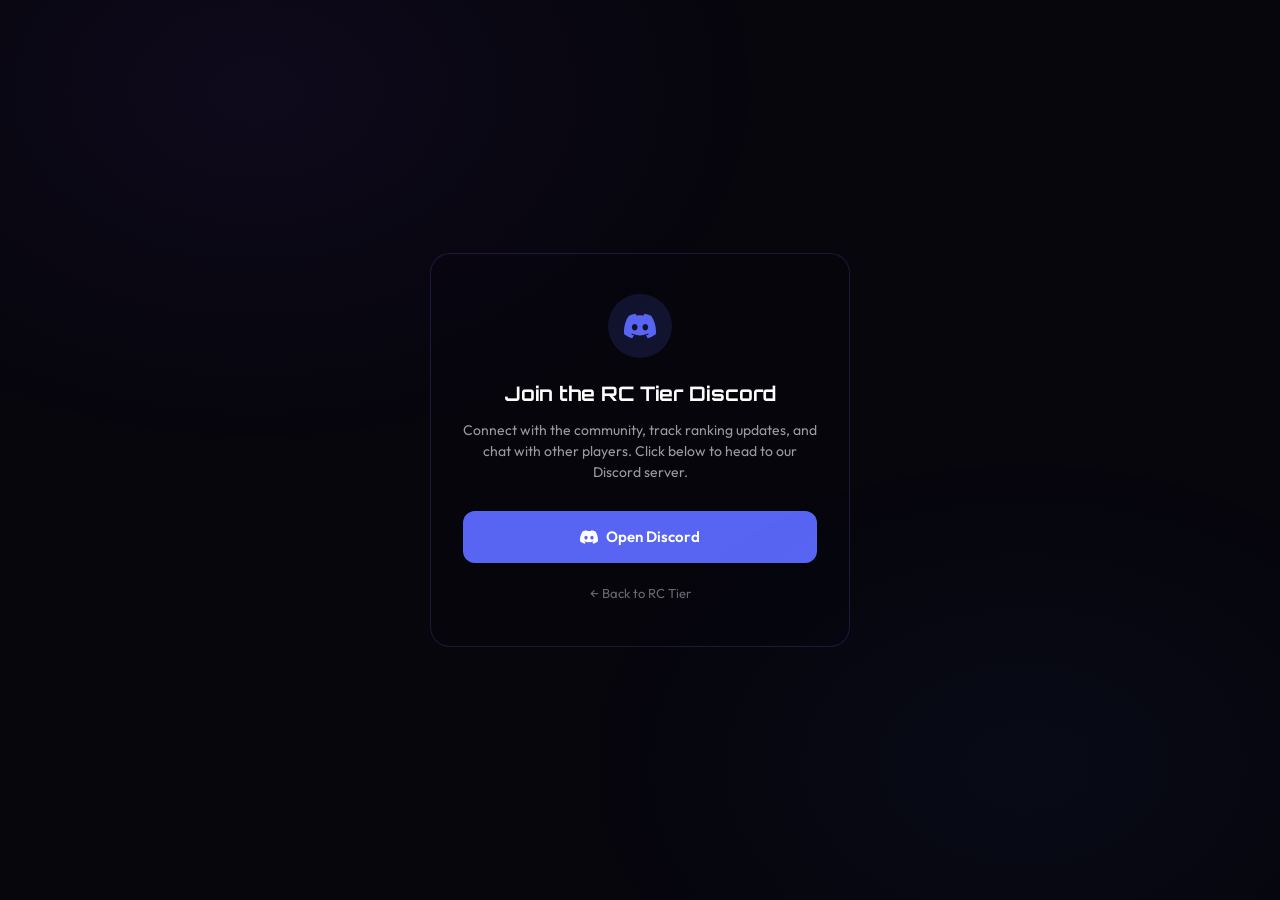
==== discord.html @ 5b572287 "Add files via upload" ====
<!DOCTYPE html>
<html lang="en">
<head>
  <meta charset="UTF-8" />
  <meta name="viewport" content="width=device-width, initial-scale=1.0" />
  <title>Join Discord — RC Tier</title>
  <link rel="icon" href="data:image/svg+xml,<svg xmlns='http://www.w3.org/2000/svg' viewBox='0 0 100 100'><text y='.9em' font-size='90'>⚔️</text></svg>" />
  <link rel="preconnect" href="https://fonts.googleapis.com" />
  <link rel="preconnect" href="https://fonts.gstatic.com" crossorigin />
  <link href="https://fonts.googleapis.com/css2?family=Outfit:wght@300;400;500;600;700;800;900&family=Orbitron:wght@400;500;600;700;800;900&display=swap" rel="stylesheet" />
  <link rel="stylesheet" href="styles.css" />
  <style>
    .discord-page {
      min-height: 100vh;
      display: flex;
      align-items: center;
      justify-content: center;
      padding: 24px;
    }
    .discord-card {
      max-width: 420px;
      width: 100%;
      background: var(--bg-glass-heavy, rgba(7,6,13,0.92));
      border: 1px solid rgba(140,100,255,0.18);
      border-radius: 20px;
      padding: 40px 32px;
      text-align: center;
    }
    .discord-card .discord-icon-wrap {
      width: 64px;
      height: 64px;
      margin: 0 auto 20px;
      border-radius: 50%;
      background: rgba(88,101,242,0.15);
      display: flex;
      align-items: center;
      justify-content: center;
      color: #5865F2;
    }
    .discord-card h1 {
      font-family: 'Orbitron', sans-serif;
      font-size: 20px;
      margin: 0 0 10px;
      color: #fff;
    }
    .discord-card p {
      color: rgba(255,255,255,0.6);
      font-size: 14px;
      line-height: 1.5;
      margin: 0 0 28px;
    }
    .discord-join-btn {
      display: inline-flex;
      align-items: center;
      justify-content: center;
      gap: 8px;
      width: 100%;
      padding: 14px 20px;
      background: #5865F2;
      color: #fff;
      border-radius: 12px;
      font-weight: 600;
      font-size: 15px;
      text-decoration: none;
      transition: background 0.2s ease, transform 0.15s ease;
    }
    .discord-join-btn:hover {
      background: #4752C4;
      transform: translateY(-1px);
    }
    .discord-back {
      display: inline-block;
      margin-top: 20px;
      color: rgba(255,255,255,0.4);
      font-size: 13px;
      text-decoration: none;
    }
    .discord-back:hover { color: rgba(255,255,255,0.7); }
  </style>
</head>
<body>

  <svg xmlns="http://www.w3.org/2000/svg" style="display:none;">
    <symbol id="icon-discord" viewBox="0 0 24 24" fill="currentColor">
      <path d="M20.317 4.37a19.791 19.791 0 00-4.885-1.515.074.074 0 00-.079.037c-.21.375-.444.864-.608 1.25a18.27 18.27 0 00-5.487 0 12.64 12.64 0 00-.617-1.25.077.077 0 00-.079-.037A19.736 19.736 0 003.677 4.37a.07.07 0 00-.032.027C.533 9.046-.32 13.58.099 18.057a.082.082 0 00.031.057 19.9 19.9 0 005.993 3.03.078.078 0 00.084-.028c.462-.63.874-1.295 1.226-1.994a.076.076 0 00-.041-.106 13.107 13.107 0 01-1.872-.892.077.077 0 01-.008-.128 10.2 10.2 0 00.372-.292.074.074 0 01.077-.01c3.928 1.793 8.18 1.793 12.062 0a.074.074 0 01.078.01c.12.098.246.198.373.292a.077.077 0 01-.006.127 12.299 12.299 0 01-1.873.892.077.077 0 00-.041.107c.36.698.772 1.362 1.225 1.993a.076.076 0 00.084.028 19.839 19.839 0 006.002-3.03.077.077 0 00.032-.054c.5-5.177-.838-9.674-3.549-13.66a.061.061 0 00-.031-.03zM8.02 15.33c-1.183 0-2.157-1.085-2.157-2.419 0-1.333.956-2.419 2.157-2.419 1.21 0 2.176 1.095 2.157 2.42 0 1.333-.956 2.418-2.157 2.418zm7.975 0c-1.183 0-2.157-1.085-2.157-2.419 0-1.333.955-2.419 2.157-2.419 1.21 0 2.176 1.095 2.157 2.42 0 1.333-.946 2.418-2.157 2.418z"/>
    </symbol>
  </svg>

  <div class="discord-page">
    <div class="discord-card">
      <div class="discord-icon-wrap">
        <svg width="32" height="32"><use href="#icon-discord"/></svg>
      </div>
      <h1>Join the RC Tier Discord</h1>
      <p>Connect with the community, track ranking updates, and chat with other players. Click below to head to our Discord server.</p>
      <!-- Replace the href below with your actual Discord invite link -->
      <a href="https://discord.gg/YOUR-INVITE-CODE" target="_blank" rel="noopener noreferrer" class="discord-join-btn">
        <svg width="18" height="18"><use href="#icon-discord"/></svg>
        <span>Open Discord</span>
      </a>
      <a href="index.html" class="discord-back">← Back to RC Tier</a>
    </div>
  </div>

</body>
</html>
---- styles.css ----
/* ============================================
   MC TIERLIST — Galaxy Purple Theme
   Premium Dark Cosmic Design System
   ============================================ */

@import url('https://fonts.googleapis.com/css2?family=Outfit:wght@300;400;500;600;700;800;900&family=Orbitron:wght@400;500;600;700;800;900&display=swap');

/* --- CSS Custom Properties --- */
:root {
  /* Galaxy Base Colors */
  --bg-primary: #07060D;
  --bg-secondary: #0E0C18;
  --bg-tertiary: #161226;
  --bg-card: rgba(140, 100, 255, 0.04);
  --bg-card-hover: rgba(140, 100, 255, 0.09);
  --bg-glass: rgba(14, 12, 24, 0.78);
  --bg-glass-heavy: rgba(7, 6, 13, 0.92);

  /* Text Colors */
  --text-primary: #E4E0F4;
  --text-secondary: #9B93B8;
  --text-muted: #5A5278;
  --text-accent: #C4BBE8;

  /* Tier Colors — Galaxy Palette */
  --ht1-primary: #FFD700;
  --ht1-secondary: #FF3CAC;
  --ht1-glow: rgba(255, 215, 0, 0.35);

  --lt1-primary: #FF8C00;
  --lt1-secondary: #FFC53D;
  --lt1-glow: rgba(255, 140, 0, 0.3);

  --ht2-primary: #A855F7;
  --ht2-secondary: #D946EF;
  --ht2-glow: rgba(168, 85, 247, 0.3);

  --lt2-primary: #22D3EE;
  --lt2-secondary: #06B6D4;
  --lt2-glow: rgba(34, 211, 238, 0.3);

  --ht3-primary: #34D399;
  --ht3-secondary: #10B981;
  --ht3-glow: rgba(52, 211, 153, 0.3);

  --lt3-primary: #60A5FA;
  --lt3-secondary: #3B82F6;
  --lt3-glow: rgba(96, 165, 250, 0.3);

  /* Status */
  --status-up: #22C55E;
  --status-down: #EF4444;
  --status-stable: #6B7280;

  /* Borders & Misc */
  --border-subtle: rgba(160, 130, 255, 0.08);
  --border-hover: rgba(160, 130, 255, 0.2);
  --radius-sm: 8px;
  --radius-md: 12px;
  --radius-lg: 16px;
  --radius-xl: 20px;
  --transition-fast: 0.2s cubic-bezier(0.4, 0, 0.2, 1);
  --transition-smooth: 0.4s cubic-bezier(0.4, 0, 0.2, 1);
  --transition-spring: 0.5s cubic-bezier(0.34, 1.56, 0.64, 1);
}

/* --- Reset --- */
*, *::before, *::after {
  margin: 0;
  padding: 0;
  box-sizing: border-box;
}

html {
  scroll-behavior: smooth;
  -webkit-font-smoothing: antialiased;
  -moz-osx-font-smoothing: grayscale;
}

body {
  font-family: 'Outfit', sans-serif;
  background: var(--bg-primary);
  color: var(--text-primary);
  min-height: 100vh;
  overflow-x: hidden;
  line-height: 1.6;
  position: relative;
}

/* ============================================
   STARFIELD CANVAS
   ============================================ */
#starfield {
  position: fixed;
  top: 0;
  left: 0;
  width: 100%;
  height: 100%;
  z-index: 0;
  pointer-events: none;
}

/* Ambient nebula glow overlays */
body::before,
body::after {
  content: '';
  position: fixed;
  pointer-events: none;
  z-index: 0;
}

body::before {
  top: -30%;
  left: -20%;
  width: 80vw;
  height: 80vh;
  background: radial-gradient(ellipse at center, rgba(120, 60, 220, 0.07) 0%, transparent 70%);
  animation: nebulaFloat1 25s ease-in-out infinite alternate;
}

body::after {
  bottom: -20%;
  right: -15%;
  width: 70vw;
  height: 70vh;
  background: radial-gradient(ellipse at center, rgba(30, 100, 200, 0.05) 0%, transparent 70%);
  animation: nebulaFloat2 30s ease-in-out infinite alternate;
}

@keyframes nebulaFloat1 {
  0%   { transform: translate(0, 0) scale(1); }
  100% { transform: translate(40px, -30px) scale(1.1); }
}

@keyframes nebulaFloat2 {
  0%   { transform: translate(0, 0) scale(1); }
  100% { transform: translate(-30px, 25px) scale(1.08); }
}

/* --- Scrollbar --- */
::-webkit-scrollbar { width: 6px; }
::-webkit-scrollbar-track { background: var(--bg-primary); }
::-webkit-scrollbar-thumb {
  background: rgba(140, 100, 255, 0.2);
  border-radius: 3px;
}
::-webkit-scrollbar-thumb:hover { background: rgba(140, 100, 255, 0.35); }

/* ============================================
   NAVBAR
   ============================================ */
.navbar {
  position: sticky;
  top: 0;
  z-index: 100;
  background: var(--bg-glass-heavy);
  backdrop-filter: blur(24px);
  -webkit-backdrop-filter: blur(24px);
  border-bottom: 1px solid var(--border-subtle);
  padding: 0 2rem;
}

.navbar-inner {
  max-width: 1400px;
  margin: 0 auto;
  display: flex;
  align-items: center;
  justify-content: space-between;
  height: 64px;
}

.logo {
  display: flex;
  align-items: center;
  gap: 10px;
  text-decoration: none;
  user-select: none;
}

.logo-icon {
  width: 38px;
  height: 38px;
  background: linear-gradient(135deg, #A855F7, #6D28D9);
  border-radius: var(--radius-sm);
  display: flex;
  align-items: center;
  justify-content: center;
  color: #fff;
  box-shadow: 0 0 22px rgba(168, 85, 247, 0.4);
  animation: logoGlow 4s ease-in-out infinite alternate;
}

@keyframes logoGlow {
  0%   { box-shadow: 0 0 18px rgba(168, 85, 247, 0.3); }
  100% { box-shadow: 0 0 28px rgba(168, 85, 247, 0.55), 0 0 60px rgba(120, 60, 220, 0.15); }
}

.logo-text {
  font-family: 'Orbitron', sans-serif;
  font-weight: 800;
  font-size: 1.25rem;
  background: linear-gradient(135deg, #E4E0F4, #A78BFA);
  -webkit-background-clip: text;
  -webkit-text-fill-color: transparent;
  background-clip: text;
  letter-spacing: 1.5px;
}

.logo-tag {
  font-family: 'Outfit', sans-serif;
  font-size: 0.6rem;
  font-weight: 600;
  color: #C4B5FD;
  background: rgba(168, 85, 247, 0.15);
  padding: 3px 9px;
  border-radius: 20px;
  border: 1px solid rgba(168, 85, 247, 0.25);
  letter-spacing: 2px;
  text-transform: uppercase;
}

.navbar-stats {
  display: flex;
  align-items: center;
  gap: 2rem;
}

.stat-item {
  display: flex;
  align-items: center;
  gap: 7px;
  font-size: 0.78rem;
  color: var(--text-secondary);
}

.stat-icon {
  color: var(--text-muted);
  flex-shrink: 0;
}

.stat-value {
  font-weight: 700;
  color: var(--text-primary);
  font-family: 'Orbitron', sans-serif;
  font-size: 0.82rem;
}

.discord-cta {
  display: flex;
  align-items: center;
  gap: 8px;
  padding: 8px 16px;
  background: linear-gradient(135deg, #5865F2, #4752C4);
  color: #fff;
  text-decoration: none;
  border-radius: var(--radius-md);
  font-family: 'Outfit', sans-serif;
  font-size: 0.82rem;
  font-weight: 600;
  white-space: nowrap;
  flex-shrink: 0;
  box-shadow: 0 2px 12px rgba(88, 101, 242, 0.35);
  transition: all var(--transition-fast);
}

.discord-cta:hover {
  transform: translateY(-1px);
  box-shadow: 0 4px 18px rgba(88, 101, 242, 0.5);
}

.discord-cta span { display: inline; }

/* ============================================
   CONTROLS
   ============================================ */
.controls-section {
  position: relative;
  z-index: 10;
  max-width: 1400px;
  margin: 0 auto;
  padding: 1.5rem 2rem 0;
}

/* --- Gamemode Tabs --- */
.gamemode-tabs {
  display: flex;
  gap: 5px;
  padding: 5px;
  background: rgba(140, 100, 255, 0.04);
  border-radius: var(--radius-lg);
  border: 1px solid var(--border-subtle);
  backdrop-filter: blur(12px);
  width: fit-content;
  margin-bottom: 1.25rem;
}

.gamemode-tab {
  position: relative;
  padding: 10px 22px;
  border-radius: var(--radius-md);
  border: 1px solid transparent;
  background: transparent;
  color: var(--text-secondary);
  font-family: 'Outfit', sans-serif;
  font-size: 0.88rem;
  font-weight: 600;
  cursor: pointer;
  transition: all var(--transition-fast);
  display: flex;
  align-items: center;
  gap: 8px;
  white-space: nowrap;
}

.gamemode-tab:hover {
  color: var(--text-primary);
  background: rgba(168, 85, 247, 0.08);
}

.gamemode-tab.active {
  color: #fff;
  background: linear-gradient(135deg, rgba(168, 85, 247, 0.22), rgba(109, 40, 217, 0.18));
  border-color: rgba(168, 85, 247, 0.3);
  box-shadow: 0 0 22px rgba(168, 85, 247, 0.12), inset 0 0 15px rgba(168, 85, 247, 0.06);
}

.tab-icon-svg {
  flex-shrink: 0;
  color: currentColor;
}

.gamemode-item-img {
  image-rendering: pixelated;
  object-fit: contain;
  flex-shrink: 0;
}

.tab-count {
  font-size: 0.68rem;
  background: rgba(255, 255, 255, 0.08);
  padding: 2px 8px;
  border-radius: 10px;
  font-weight: 700;
  font-family: 'Orbitron', sans-serif;
}

.gamemode-tab.active .tab-count {
  background: rgba(255, 255, 255, 0.12);
}

/* Per-gamemode accent colors */
.gamemode-tab[data-mode="overall"].active { background: linear-gradient(135deg, rgba(168,85,247,0.22), rgba(109,40,217,0.18)); border-color: rgba(168,85,247,0.35); box-shadow: 0 0 22px rgba(168,85,247,0.14); }
.gamemode-tab[data-mode="vanilla"].active { background: linear-gradient(135deg, rgba(234,179,8,0.22), rgba(161,98,7,0.18)); border-color: rgba(234,179,8,0.35); box-shadow: 0 0 22px rgba(234,179,8,0.14); }
.gamemode-tab[data-mode="uhc"].active     { background: linear-gradient(135deg, rgba(239,68,68,0.18), rgba(220,38,38,0.14)); border-color: rgba(239,68,68,0.3); box-shadow: 0 0 22px rgba(239,68,68,0.12); }
.gamemode-tab[data-mode="pot"].active     { background: linear-gradient(135deg, rgba(236,72,153,0.22), rgba(157,23,77,0.18)); border-color: rgba(236,72,153,0.35); box-shadow: 0 0 22px rgba(236,72,153,0.14); }
.gamemode-tab[data-mode="nethop"].active  { background: linear-gradient(135deg, rgba(147,51,234,0.22), rgba(88,28,135,0.2)); border-color: rgba(147,51,234,0.35); box-shadow: 0 0 22px rgba(147,51,234,0.14); }
.gamemode-tab[data-mode="smp"].active     { background: linear-gradient(135deg, rgba(34,197,94,0.22), rgba(21,128,61,0.18)); border-color: rgba(34,197,94,0.35); box-shadow: 0 0 22px rgba(34,197,94,0.14); }
.gamemode-tab[data-mode="sword"].active   { background: linear-gradient(135deg, rgba(239,68,68,0.22), rgba(153,27,27,0.18)); border-color: rgba(239,68,68,0.35); box-shadow: 0 0 22px rgba(239,68,68,0.14); }
.gamemode-tab[data-mode="axe"].active     { background: linear-gradient(135deg, rgba(249,115,22,0.22), rgba(154,52,18,0.18)); border-color: rgba(249,115,22,0.35); box-shadow: 0 0 22px rgba(249,115,22,0.14); }
.gamemode-tab[data-mode="mace"].active    { background: linear-gradient(135deg, rgba(120,113,108,0.28), rgba(41,37,36,0.24)); border-color: rgba(168,162,158,0.4); box-shadow: 0 0 22px rgba(120,113,108,0.16); }

.gamemode-tab[data-mode="overall"] .tab-icon-svg { color: #a855f7; }
.gamemode-tab[data-mode="vanilla"] .tab-icon-svg { color: #eab308; }
.gamemode-tab[data-mode="uhc"]     .tab-icon-svg { color: #ef4444; }
.gamemode-tab[data-mode="pot"]     .tab-icon-svg { color: #ec4899; }
.gamemode-tab[data-mode="nethop"]  .tab-icon-svg { color: #9333ea; }
.gamemode-tab[data-mode="smp"]     .tab-icon-svg { color: #22c55e; }
.gamemode-tab[data-mode="sword"]   .tab-icon-svg { color: #ef4444; }
.gamemode-tab[data-mode="axe"]     .tab-icon-svg { color: #f97316; }
.gamemode-tab[data-mode="mace"]    .tab-icon-svg { color: #d6d3d1; }

/* --- Search & Filter Row --- */
.filter-row {
  display: flex;
  gap: 12px;
  align-items: center;
  flex-wrap: wrap;
}

.search-wrapper {
  position: relative;
  flex: 1;
  min-width: 260px;
  max-width: 420px;
}

.search-icon-svg {
  position: absolute;
  left: 14px;
  top: 50%;
  transform: translateY(-50%);
  color: var(--text-muted);
  pointer-events: none;
  transition: color var(--transition-fast);
}

.search-input:focus ~ .search-icon-svg { color: #A855F7; }

.search-input {
  width: 100%;
  padding: 11px 14px 11px 42px;
  background: rgba(140, 100, 255, 0.05);
  border: 1px solid var(--border-subtle);
  border-radius: var(--radius-md);
  color: var(--text-primary);
  font-family: 'Outfit', sans-serif;
  font-size: 0.9rem;
  outline: none;
  transition: all var(--transition-fast);
  backdrop-filter: blur(10px);
}

.search-input::placeholder { color: var(--text-muted); }

.search-input:focus {
  border-color: rgba(168, 85, 247, 0.45);
  box-shadow: 0 0 0 3px rgba(168, 85, 247, 0.1), 0 0 20px rgba(168, 85, 247, 0.08);
  background: rgba(140, 100, 255, 0.08);
}

.search-input:focus + .search-icon { color: #A855F7; }

/* Region Select */
.region-select-wrapper { position: relative; }

.region-select {
  appearance: none;
  padding: 11px 40px 11px 14px;
  background: rgba(140, 100, 255, 0.05);
  border: 1px solid var(--border-subtle);
  border-radius: var(--radius-md);
  color: var(--text-primary);
  font-family: 'Outfit', sans-serif;
  font-size: 0.9rem;
  cursor: pointer;
  outline: none;
  transition: all var(--transition-fast);
  backdrop-filter: blur(10px);
  min-width: 180px;
}

.region-select:focus {
  border-color: rgba(168, 85, 247, 0.45);
  box-shadow: 0 0 0 3px rgba(168, 85, 247, 0.1);
}

.region-select option {
  background: var(--bg-secondary);
  color: var(--text-primary);
}

.region-select-wrapper::after {
  content: '▾';
  position: absolute;
  right: 14px;
  top: 50%;
  transform: translateY(-50%);
  color: var(--text-muted);
  pointer-events: none;
  font-size: 0.85rem;
}

/* Sort Button */
.sort-btn {
  padding: 11px 16px;
  background: rgba(140, 100, 255, 0.05);
  border: 1px solid var(--border-subtle);
  border-radius: var(--radius-md);
  color: var(--text-secondary);
  font-family: 'Outfit', sans-serif;
  font-size: 0.85rem;
  cursor: pointer;
  transition: all var(--transition-fast);
  display: flex;
  align-items: center;
  gap: 6px;
  white-space: nowrap;
}

.sort-btn:hover {
  background: rgba(140, 100, 255, 0.1);
  color: var(--text-primary);
  border-color: var(--border-hover);
}

/* ============================================
   TIER SECTIONS — newtiers-style columns
   ============================================ */
.tierlist-container {
  position: relative;
  z-index: 1;
  max-width: 1400px;
  margin: 0 auto;
  padding: 1.5rem 2rem 4rem;
}

/* Wrapper card for the entire tierlist */
.tierlist-card {
  background: var(--bg-secondary);
  border: 1px solid var(--border-subtle);
  border-radius: var(--radius-lg);
  overflow: hidden;
  box-shadow:
    0 0 0 1px rgba(140, 100, 255, 0.02) inset,
    0 24px 48px rgba(0, 0, 0, 0.35);
}

.tierlist-card-header {
  display: flex;
  align-items: flex-start;
  justify-content: space-between;
  gap: 1rem;
  padding: 1.25rem 1.5rem 1rem;
  border-bottom: 1px solid var(--border-subtle);
  background: linear-gradient(180deg, rgba(168, 85, 247, 0.04) 0%, transparent 100%);
}

.tierlist-card-title {
  font-size: 1.05rem;
  font-weight: 700;
  color: var(--text-primary);
  margin-bottom: 0.15rem;
}

.tierlist-card-sub {
  font-size: 0.8rem;
  color: var(--text-secondary);
}

/* Tier columns grid — 10 tiers (HT1–LT5), 5 columns × 2 rows on desktop */
.tierlist-grid {
  display: grid;
  grid-template-columns: repeat(5, 1fr);
  gap: 0;
}

.tier-column {
  border-right: 1px solid var(--border-subtle);
  border-bottom: 1px solid var(--border-subtle);
  min-height: 100px;
  opacity: 0;
  transform: translateY(12px);
  animation: tierColIn 0.4s ease-out forwards;
}

.tier-column:nth-child(5n) { border-right: none; }
.tier-column:nth-child(1) { animation-delay: 0.02s; }
.tier-column:nth-child(2) { animation-delay: 0.04s; }
.tier-column:nth-child(3) { animation-delay: 0.06s; }
.tier-column:nth-child(4) { animation-delay: 0.08s; }
.tier-column:nth-child(5) { animation-delay: 0.10s; }
.tier-column:nth-child(6) { animation-delay: 0.12s; }

@keyframes tierColIn {
  to { opacity: 1; transform: translateY(0); }
}

/* Remove right border on last column of each row */
.tier-column:nth-child(3n) { border-right: none; }
/* Remove bottom border on last row */
.tier-column:nth-last-child(-n+3) { border-bottom: none; }

/* Tier column header */
.tier-column-head {
  display: flex;
  align-items: center;
  justify-content: space-between;
  padding: 0.6rem 0.85rem;
  background: rgba(255, 255, 255, 0.015);
  border-bottom: 2px solid var(--tier-color, var(--border-subtle));
}

.tier-column-label {
  font-family: 'Orbitron', sans-serif;
  font-size: 0.75rem;
  font-weight: 800;
  color: var(--tier-color, var(--text-primary));
  letter-spacing: 0.8px;
}

.tier-column-sublabel {
  font-size: 0.68rem;
  font-weight: 500;
  color: var(--text-muted);
  margin-left: 0.5rem;
  font-family: 'Outfit', sans-serif;
}

.tier-column-count {
  font-family: 'Orbitron', sans-serif;
  font-size: 0.58rem;
  color: var(--text-muted);
  background: rgba(255, 255, 255, 0.04);
  border: 1px solid var(--border-subtle);
  padding: 0.1rem 0.45rem;
  border-radius: 4px;
  font-weight: 600;
}

/* Tier column body — stacked player rows */
.tier-column-body {
  padding: 0.35rem;
  display: flex;
  flex-direction: column;
  gap: 2px;
}

/* ============================================
   PLAYER ROW — newtiers-style horizontal card
   ============================================ */
.player-row {
  display: flex;
  align-items: center;
  gap: 0.55rem;
  padding: 0.4rem 0.5rem;
  border-radius: 6px;
  cursor: pointer;
  transition: background 0.12s ease;
  opacity: 0;
  animation: rowFadeIn 0.3s ease-out forwards;
}

@keyframes rowFadeIn {
  to { opacity: 1; }
}

.player-row:hover {
  background: rgba(255, 255, 255, 0.04);
}

/* 3D bust skin wrapper */
.player-skin-wrap {
  width: 34px;
  height: 34px;
  overflow: hidden;
  border-radius: 6px;
  background: var(--bg-tertiary);
  border: 1px solid var(--border-subtle);
  flex-shrink: 0;
  position: relative;
}

.player-skin-wrap.no-skin {
  background: var(--bg-tertiary);
}

.player-skin {
  width: 100%;
  height: 100%;
  image-rendering: auto;
  object-fit: contain;
  object-position: center;
  display: block;
}

/* Player info column */
.player-row-info {
  min-width: 0;
  flex: 1;
}

.player-row-name-line {
  display: flex;
  align-items: center;
  gap: 5px;
  min-width: 0;
}

.player-row-name {
  font-size: 0.8rem;
  font-weight: 600;
  color: var(--text-primary);
  white-space: nowrap;
  overflow: hidden;
  text-overflow: ellipsis;
  line-height: 1.2;
  min-width: 0;
  flex-shrink: 1;
}

/* Verified checkmark — sits right beside the username */
.verified-badge {
  flex-shrink: 0;
  color: #22D3EE;
  filter: drop-shadow(0 0 3px rgba(34, 211, 238, 0.65));
}

.player-title-badge {
  display: inline-flex;
  align-items: center;
  flex-shrink: 1;
  min-width: 0;
  white-space: nowrap;
  overflow: hidden;
  text-overflow: ellipsis;
  font-family: 'Orbitron', sans-serif;  font-size: 0.5rem;
  font-weight: 700;
  letter-spacing: 0.6px;
  text-transform: uppercase;
  padding: 0.1rem 0.4rem;
  border-radius: 4px;
  color: var(--title-color);
  background: linear-gradient(135deg, color-mix(in srgb, var(--title-color) 20%, transparent), color-mix(in srgb, var(--title-color) 6%, transparent));
  border: 1px solid color-mix(in srgb, var(--title-color) 45%, transparent);
  text-shadow: 0 0 8px var(--title-glow);
  box-shadow: 0 0 10px -2px var(--title-glow);
  position: relative;
}

/* Subtle shine sweep for that VIP polish */
.player-title-badge::after {
  content: '';
  position: absolute;
  top: 0;
  left: -60%;
  width: 40%;
  height: 100%;
  background: linear-gradient(120deg, transparent, rgba(255,255,255,0.5), transparent);
  animation: titleShine 3.2s ease-in-out infinite;
}

@keyframes titleShine {
  0%   { left: -60%; }
  50%  { left: 130%; }
  100% { left: 130%; }
}

.player-row-meta {
  display: flex;
  align-items: center;
  gap: 0.45rem;
  font-family: 'Orbitron', sans-serif;
  font-size: 0.55rem;
  color: var(--text-muted);
  margin-top: 1px;
}

.player-row-region {
  display: flex;
  align-items: center;
}

/* Region badge — colored code (NA / EU / AS / AU / SA), no country flags */
.region-badge {
  display: inline-flex;
  align-items: center;
  font-family: 'Orbitron', sans-serif;
  font-size: 0.56rem;
  font-weight: 700;
  letter-spacing: 0.6px;
  padding: 0.08rem 0.35rem;
  border-radius: 4px;
  color: var(--region-color);
  background: color-mix(in srgb, var(--region-color) 14%, transparent);
  border: 1px solid color-mix(in srgb, var(--region-color) 40%, transparent);
  line-height: 1.3;
}

/* Status indicator in row */
.player-row-status {
  width: 18px;
  height: 18px;
  border-radius: 50%;
  display: flex;
  align-items: center;
  justify-content: center;
  flex-shrink: 0;
  border: none;
  opacity: 0.85;
}

.player-row-status.up   { background: rgba(34, 197, 94, 0.15); color: var(--status-up); }
.player-row-status.down { background: rgba(239, 68, 68, 0.15); color: var(--status-down); }
.player-row-status.stable { background: rgba(107, 114, 128, 0.1); color: var(--status-stable); }

/* Tier tag inline */
.tier-tag {
  display: inline-flex;
  align-items: center;
  justify-content: center;
  font-family: 'Orbitron', sans-serif;
  font-size: 0.62rem;
  font-weight: 800;
  letter-spacing: 0.4px;
  padding: 0.22rem 0.55rem;
  border-radius: 6px;
  border: 1.5px solid currentColor;
  line-height: 1.2;
  text-align: center;
  flex-shrink: 0;
  white-space: nowrap;
}

/* Empty state for tier column */
.tier-empty {
  padding: 1.25rem;
  text-align: center;
  color: var(--text-muted);
  font-size: 0.82rem;
  opacity: 0.5;
}

/* ============================================
   RANKED OVERALL LEADERBOARD — #1-#N VIP list
   ============================================ */
.ranked-card .tierlist-card-header {
  border-bottom: 1px solid var(--border-subtle);
}

.ranked-list {
  display: flex;
  flex-direction: column;
  gap: 3px;
  padding: 0.75rem;
}

.rank-row {
  display: flex;
  align-items: center;
  gap: 0.75rem;
  padding: 0.55rem 0.9rem;
  border-radius: 10px;
  cursor: pointer;
  background: rgba(255, 255, 255, 0.015);
  border: 1px solid transparent;
  transition: background 0.15s ease, border-color 0.15s ease, transform 0.15s ease;
  opacity: 0;
  animation: rowFadeIn 0.35s ease-out forwards;
}

.rank-row:hover {
  background: rgba(255, 255, 255, 0.045);
  border-color: var(--border-hover);
  transform: translateX(2px);
}

/* Rank number badge */
.rank-badge {
  width: 30px;
  height: 30px;
  flex-shrink: 0;
  display: flex;
  align-items: center;
  justify-content: center;
  border-radius: 8px;
  font-family: 'Orbitron', sans-serif;
  font-weight: 800;
  font-size: 0.8rem;
  background: rgba(255, 255, 255, 0.04);
  color: var(--text-secondary);
  border: 1px solid var(--border-subtle);
}

.rank-badge.rank-gold {
  background: linear-gradient(145deg, #FFE68A, #D4A017);
  color: #241900;
  border-color: #FFD700;
  animation: pulseGold 2.2s ease-in-out infinite;
}

.rank-badge.rank-silver {
  background: linear-gradient(145deg, #F1F5F9, #A0AEC0);
  color: #1a1f26;
  border-color: #E2E8F0;
  animation: pulseSilver 2.2s ease-in-out infinite;
}

.rank-badge.rank-bronze {
  background: linear-gradient(145deg, #E8A870, #A9612F);
  color: #241500;
  border-color: #CD7F32;
  animation: pulseBronze 2.2s ease-in-out infinite;
}

@keyframes pulseGold {
  0%, 100% { box-shadow: 0 0 12px rgba(255, 215, 0, 0.45), inset 0 1px 0 rgba(255,255,255,0.5); transform: scale(1); }
  50%      { box-shadow: 0 0 22px rgba(255, 215, 0, 0.8), inset 0 1px 0 rgba(255,255,255,0.6); transform: scale(1.06); }
}

@keyframes pulseSilver {
  0%, 100% { box-shadow: 0 0 10px rgba(203, 213, 225, 0.4), inset 0 1px 0 rgba(255,255,255,0.5); transform: scale(1); }
  50%      { box-shadow: 0 0 18px rgba(226, 232, 240, 0.7), inset 0 1px 0 rgba(255,255,255,0.6); transform: scale(1.05); }
}

@keyframes pulseBronze {
  0%, 100% { box-shadow: 0 0 10px rgba(205, 127, 50, 0.4), inset 0 1px 0 rgba(255,255,255,0.4); transform: scale(1); }
  50%      { box-shadow: 0 0 18px rgba(205, 127, 50, 0.7), inset 0 1px 0 rgba(255,255,255,0.5); transform: scale(1.05); }
}

/* Premium glowing frame for the top 3 rows, with a slow breathing border glow */
.rank-row.rank-1, .rank-row.rank-2, .rank-row.rank-3 {
  padding: 0.7rem 1rem;
  position: relative;
  overflow: hidden;
}

.rank-row.rank-1 {
  background: linear-gradient(90deg, rgba(255, 215, 0, 0.1), rgba(255, 60, 172, 0.04) 60%, transparent);
  border-color: rgba(255, 215, 0, 0.35);
  animation: rowGlowGold 2.6s ease-in-out infinite;
}

.rank-row.rank-2 {
  background: linear-gradient(90deg, rgba(226, 232, 240, 0.08), transparent 65%);
  border-color: rgba(226, 232, 240, 0.25);
  animation: rowGlowSilver 2.6s ease-in-out infinite;
}

.rank-row.rank-3 {
  background: linear-gradient(90deg, rgba(205, 127, 50, 0.09), transparent 65%);
  border-color: rgba(205, 127, 50, 0.25);
  animation: rowGlowBronze 2.6s ease-in-out infinite;
}

@keyframes rowGlowGold {
  0%, 100% { box-shadow: 0 0 18px -8px rgba(255, 215, 0, 0.35); }
  50%      { box-shadow: 0 0 28px -6px rgba(255, 215, 0, 0.6); }
}

@keyframes rowGlowSilver {
  0%, 100% { box-shadow: 0 0 14px -8px rgba(226, 232, 240, 0.3); }
  50%      { box-shadow: 0 0 22px -6px rgba(226, 232, 240, 0.5); }
}

@keyframes rowGlowBronze {
  0%, 100% { box-shadow: 0 0 14px -8px rgba(205, 127, 50, 0.3); }
  50%      { box-shadow: 0 0 22px -6px rgba(205, 127, 50, 0.5); }
}

/* Diagonal shine sweep across the top-3 rows for extra flair */
.rank-row.rank-1::before,
.rank-row.rank-2::before,
.rank-row.rank-3::before {
  content: '';
  position: absolute;
  top: 0;
  left: -40%;
  width: 25%;
  height: 100%;
  background: linear-gradient(120deg, transparent, rgba(255,255,255,0.12), transparent);
  animation: rowShine 4s ease-in-out infinite;
  pointer-events: none;
}

@keyframes rowShine {
  0%   { left: -40%; }
  60%  { left: 130%; }
  100% { left: 130%; }
}

/* ============================================
   OVERALL TAB — expanded player cards
   (mcpvp.club-style: header row + full tier-icon grid)
   ============================================ */
.overall-cards-list {
  display: flex;
  flex-direction: column;
  gap: 10px;
  padding: 0.75rem;
}

.overall-player-card {
  border-radius: 12px;
  cursor: pointer;
  background: rgba(255, 255, 255, 0.015);
  border: 1px solid transparent;
  transition: background 0.15s ease, border-color 0.15s ease, transform 0.15s ease;
  opacity: 0;
  animation: rowFadeIn 0.35s ease-out forwards;
  position: relative;
}

.overall-player-card:hover {
  background: rgba(255, 255, 255, 0.045);
  border-color: var(--border-hover);
}

.overall-player-card-head {
  display: flex;
  flex-direction: column;
  gap: 0.4rem;
  padding: 0.6rem 0.85rem;
  position: relative;
  overflow: hidden;
  border-radius: 12px 12px 0 0;
}

.overall-card-row1 {
  display: flex;
  align-items: center;
  gap: 0.6rem;
  min-width: 0;
}

.overall-card-row2 {
  display: flex;
  align-items: center;
  gap: 0.5rem;
  padding-left: calc(30px + 0.6rem + 34px + 0.6rem); /* align under the name, past rank badge + avatar */
}

.overall-card-row2 .tier-tag {
  font-size: 0.56rem;
  padding: 0.16rem 0.4rem;
}

.overall-player-card-tiers {
  padding: 0 0.9rem 0.85rem;
  border-top: 1px solid rgba(255, 255, 255, 0.04);
  margin-top: 2px;
  padding-top: 0.65rem;
}

.overall-player-card-tiers-label {
  font-family: 'Orbitron', sans-serif;
  font-size: 0.6rem;
  font-weight: 700;
  letter-spacing: 1px;
  text-transform: uppercase;
  color: var(--text-muted);
  margin-bottom: 0.5rem;
}

/* Top-3 treatment — solid colored border + steady outer glow + accent bar.
   Kept deliberately simple (no clipped box-shadow, no fragile selectors)
   so it's guaranteed visible on every card. */
.overall-player-card.rank-1,
.overall-player-card.rank-2,
.overall-player-card.rank-3 {
  position: relative;
  border-width: 1.5px;
}

.overall-player-card.rank-1 {
  background: linear-gradient(135deg, rgba(255, 215, 0, 0.12), rgba(255, 60, 172, 0.05) 55%, transparent);
  border-color: #FFD700;
  box-shadow: 0 0 22px -4px rgba(255, 215, 0, 0.45);
  animation: rowFadeIn 0.35s ease-out forwards, rowGlowGold 2.6s ease-in-out infinite;
}

.overall-player-card.rank-2 {
  background: linear-gradient(135deg, rgba(226, 232, 240, 0.1), transparent 60%);
  border-color: #E2E8F0;
  box-shadow: 0 0 18px -4px rgba(226, 232, 240, 0.4);
  animation: rowFadeIn 0.35s ease-out forwards, rowGlowSilver 2.6s ease-in-out infinite;
}

.overall-player-card.rank-3 {
  background: linear-gradient(135deg, rgba(205, 127, 50, 0.11), transparent 60%);
  border-color: #CD7F32;
  box-shadow: 0 0 18px -4px rgba(205, 127, 50, 0.4);
  animation: rowFadeIn 0.35s ease-out forwards, rowGlowBronze 2.6s ease-in-out infinite;
}

/* Thin colored accent bar along the top edge, echoing the medal color */
.overall-player-card.rank-1::after,
.overall-player-card.rank-2::after,
.overall-player-card.rank-3::after {
  content: '';
  position: absolute;
  top: 0;
  left: 12px;
  right: 12px;
  height: 2px;
  border-radius: 0 0 3px 3px;
}

.overall-player-card.rank-1::after { background: linear-gradient(90deg, transparent, #FFD700, transparent); }
.overall-player-card.rank-2::after { background: linear-gradient(90deg, transparent, #E2E8F0, transparent); }
.overall-player-card.rank-3::after { background: linear-gradient(90deg, transparent, #CD7F32, transparent); }

/* Shared circular tier-icon grid — used by the Overall cards AND the profile modal */
.tier-icon-grid {
  display: flex;
  flex-wrap: wrap;
  gap: 8px;
}

.tier-icon-cell {
  display: flex;
  flex-direction: column;
  align-items: center;
  gap: 2px;
  width: 34px;
}

.tier-icon-circle {
  width: 28px;
  height: 28px;
  border-radius: 50%;
  display: flex;
  align-items: center;
  justify-content: center;
  color: var(--cell-color);
  background: color-mix(in srgb, var(--cell-color) 10%, #0A0818);
  border: 2px solid var(--cell-color);
  box-shadow: 0 0 10px -2px color-mix(in srgb, var(--cell-color) 60%, transparent);
}

.tier-icon-cell.is-current .tier-icon-circle {
  box-shadow: 0 0 16px -1px color-mix(in srgb, var(--cell-color) 85%, transparent);
}

.tier-icon-label {
  font-family: 'Orbitron', sans-serif;
  font-size: 0.54rem;
  font-weight: 800;
  color: var(--cell-color);
}

.rank-row-info {
  min-width: 0;
  flex: 1;
}

/* Chips showing other-gamemode tiers — expands the Overall card/profile */
.rank-row-chips {
  display: flex;
  flex-wrap: wrap;
  gap: 4px;
  margin-top: 4px;
}

.mode-tier-chip {
  display: inline-flex;
  align-items: center;
  gap: 3px;
  font-family: 'Orbitron', sans-serif;
  font-size: 0.52rem;
  font-weight: 600;
  padding: 0.08rem 0.32rem;
  border-radius: 4px;
  color: var(--text-secondary);
  background: color-mix(in srgb, var(--chip-color) 10%, transparent);
  border: 1px solid color-mix(in srgb, var(--chip-color) 30%, transparent);
  line-height: 1.4;
}

.mode-tier-chip-mode {
  text-transform: uppercase;
  letter-spacing: 0.3px;
  opacity: 0.75;
}

.mode-tier-chip-tier {
  color: var(--chip-color);
  font-weight: 800;
}

.rank-row-region {
  display: flex;
  align-items: center;
  gap: 3px;
  font-family: 'Orbitron', sans-serif;
  font-size: 0.6rem;
  font-weight: 600;
  color: var(--text-muted);
  flex-shrink: 0;
}

.rank-row-elo {
  font-family: 'Orbitron', sans-serif;
  font-weight: 700;
  font-size: 0.85rem;
  color: var(--text-primary);
  flex-shrink: 0;
  min-width: 62px;
  text-align: right;
}

.rank-row-elo small {
  font-size: 0.55rem;
  font-weight: 500;
  color: var(--text-muted);
  margin-left: 3px;
  text-transform: uppercase;
}

/* Modal — other gamemodes section reuses the same chip style */
.modal-gamemodes {
  display: flex;
  flex-wrap: wrap;
  gap: 6px;
}

.modal-gamemodes .mode-tier-chip {
  font-size: 0.62rem;
  padding: 0.22rem 0.5rem;
}

/* Modal — full gamemode-tier grid (every mode the player is ranked in) */
.modal-gamemode-grid {
  display: grid;
  grid-template-columns: repeat(auto-fill, minmax(120px, 1fr));
  gap: 8px;
}

.modal-gamemode-cell {
  display: flex;
  flex-direction: column;
  align-items: center;
  justify-content: center;
  gap: 6px;
  padding: 0.65rem 0.5rem;
  border-radius: var(--radius-md, 10px);
  background: color-mix(in srgb, var(--cell-color) 8%, transparent);
  border: 1px solid color-mix(in srgb, var(--cell-color) 26%, transparent);
  transition: background 0.15s ease, border-color 0.15s ease;
}

.modal-gamemode-cell:hover {
  background: color-mix(in srgb, var(--cell-color) 14%, transparent);
  border-color: color-mix(in srgb, var(--cell-color) 45%, transparent);
}

.modal-gamemode-cell-icon {
  color: var(--cell-color);
  opacity: 0.9;
}

.modal-gamemode-cell-label {
  font-family: 'Orbitron', sans-serif;
  font-size: 0.6rem;
  font-weight: 600;
  text-transform: uppercase;
  letter-spacing: 0.4px;
  color: var(--text-secondary);
}

.modal-gamemode-cell-tier {
  font-family: 'Orbitron', sans-serif;
  font-size: 0.72rem;
  font-weight: 800;
  color: var(--cell-color);
}

.modal-gamemode-cell.is-current {
  background: color-mix(in srgb, var(--cell-color) 18%, transparent);
  border-color: color-mix(in srgb, var(--cell-color) 60%, transparent);
}

/* ============================================
   MODAL
   ============================================ */
.modal-overlay {
  position: fixed;
  inset: 0;
  background: rgba(0, 0, 0, 0.65);
  backdrop-filter: blur(10px);
  -webkit-backdrop-filter: blur(10px);
  z-index: 1000;
  display: flex;
  align-items: center;
  justify-content: center;
  opacity: 0;
  visibility: hidden;
  transition: all 0.3s ease;
  padding: 1.5rem;
}

.modal-overlay.active {
  opacity: 1;
  visibility: visible;
}

.modal-content {
  background: linear-gradient(160deg, var(--bg-secondary), #0A0818);
  border: 1px solid rgba(168, 85, 247, 0.15);
  border-radius: var(--radius-xl);
  width: 100%;
  max-width: 680px;
  max-height: 85vh;
  overflow-y: auto;
  transform: scale(0.9) translateY(25px);
  transition: transform 0.4s cubic-bezier(0.34, 1.56, 0.64, 1);
  position: relative;
  box-shadow: 0 0 60px rgba(168, 85, 247, 0.1), 0 25px 50px rgba(0, 0, 0, 0.5);
}

.modal-overlay.active .modal-content {
  transform: scale(1) translateY(0);
}

/* Modal scrollbar */
.modal-content::-webkit-scrollbar { width: 4px; }
.modal-content::-webkit-scrollbar-track { background: transparent; }
.modal-content::-webkit-scrollbar-thumb { background: rgba(168,85,247,0.2); border-radius: 2px; }

.modal-close {
  position: absolute;
  top: 16px;
  right: 16px;
  width: 36px;
  height: 36px;
  border-radius: 50%;
  border: 1px solid var(--border-subtle);
  background: var(--bg-card);
  color: var(--text-secondary);
  font-size: 1rem;
  cursor: pointer;
  display: flex;
  align-items: center;
  justify-content: center;
  transition: all var(--transition-fast);
  z-index: 10;
  backdrop-filter: blur(6px);
}

.modal-close:hover {
  background: rgba(239, 68, 68, 0.12);
  border-color: rgba(239, 68, 68, 0.3);
  color: #EF4444;
  transform: rotate(90deg);
}

.modal-header {
  padding: 2rem 2rem 1.5rem;
  display: flex;
  align-items: center;
  gap: 1.25rem;
  border-bottom: 1px solid var(--border-subtle);
  position: relative;
  overflow: hidden;
}

.modal-header-banner {
  position: absolute;
  inset: 0;
  background: radial-gradient(ellipse 120% 100% at 20% 0%, var(--banner-color, transparent) 0%, transparent 65%);
  opacity: 0.35;
  pointer-events: none;
}

.modal-avatar {
  width: 76px;
  height: 76px;
  border-radius: var(--radius-md);
  image-rendering: pixelated;
  border: 2px solid var(--banner-color, rgba(168, 85, 247, 0.4));
  box-shadow: 0 0 22px -4px var(--banner-color, rgba(168, 85, 247, 0.5));
  background: var(--bg-tertiary);
  object-fit: cover;
  position: relative;
  z-index: 1;
}

.modal-player-info { flex: 1; position: relative; z-index: 1; min-width: 0; }

.modal-player-name {
  font-family: 'Orbitron', sans-serif;
  font-weight: 700;
  font-size: 1.15rem;
  margin-bottom: 4px;
  display: flex;
  align-items: center;
  gap: 7px;
  flex-wrap: wrap;
}

.modal-player-name .player-title-badge {
  font-size: 0.6rem;
  padding: 0.18rem 0.5rem;
}

.modal-player-name .verified-badge {
  width: 15px;
  height: 15px;
}

.modal-player-title {
  display: none;
}

.modal-player-tier {
  display: flex;
  align-items: center;
  gap: 8px;
  margin-bottom: 6px;
}

.modal-tier-label {
  font-size: 0.8rem;
  font-weight: 600;
  color: var(--text-secondary);
}

.modal-player-region {
  font-size: 0.8rem;
  color: var(--text-secondary);
  display: flex;
  align-items: center;
  gap: 6px;
}

.modal-body { padding: 1.5rem 2rem 2rem; }

.modal-section { margin-bottom: 1.5rem; }
.modal-section:last-child { margin-bottom: 0; }

.modal-section-title {
  font-family: 'Orbitron', sans-serif;
  font-size: 0.68rem;
  font-weight: 700;
  color: var(--text-muted);
  text-transform: uppercase;
  letter-spacing: 2.5px;
  margin-bottom: 0.85rem;
}

/* Stats grid */
.modal-stats-grid {
  display: grid;
  grid-template-columns: repeat(3, 1fr);
  gap: 10px;
}

.modal-stat-card {
  background: var(--bg-card);
  border: 1px solid var(--border-subtle);
  border-radius: var(--radius-sm);
  padding: 12px;
  text-align: center;
}

.modal-stat-value {
  font-family: 'Orbitron', sans-serif;
  font-weight: 700;
  font-size: 1rem;
  color: var(--text-primary);
  margin-bottom: 3px;
}

.modal-stat-label {
  font-size: 0.68rem;
  color: var(--text-muted);
  text-transform: uppercase;
  letter-spacing: 1px;
  font-weight: 500;
}

/* Links */
.modal-links {
  display: flex;
  gap: 10px;
  flex-wrap: wrap;
}

.modal-link {
  display: flex;
  align-items: center;
  gap: 8px;
  padding: 9px 18px;
  background: var(--bg-card);
  border: 1px solid var(--border-subtle);
  border-radius: var(--radius-sm);
  color: var(--text-secondary);
  text-decoration: none;
  font-size: 0.84rem;
  font-weight: 500;
  transition: all var(--transition-fast);
}

.modal-link:hover {
  background: var(--bg-card-hover);
  color: var(--text-primary);
  border-color: var(--border-hover);
  transform: translateY(-2px);
}

.link-icon { font-size: 1.1rem; }

/* Tier Timeline */
.tier-timeline {
  position: relative;
  padding-left: 22px;
}

.tier-timeline::before {
  content: '';
  position: absolute;
  left: 5px;
  top: 6px;
  bottom: 6px;
  width: 2px;
  background: linear-gradient(180deg, var(--ht2-primary), var(--lt2-primary), var(--ht3-primary));
  border-radius: 1px;
  opacity: 0.35;
}

.timeline-entry {
  position: relative;
  padding: 10px 0 10px 18px;
  display: flex;
  align-items: center;
  gap: 12px;
  font-size: 0.85rem;
}

.timeline-entry::before {
  content: '';
  position: absolute;
  left: -20px;
  top: 50%;
  transform: translateY(-50%);
  width: 10px;
  height: 10px;
  border-radius: 50%;
  background: var(--ht2-primary);
  border: 2px solid var(--bg-secondary);
  box-shadow: 0 0 10px rgba(168, 85, 247, 0.3);
}

.timeline-entry:first-child::before {
  background: var(--status-up);
  box-shadow: 0 0 10px rgba(34, 197, 94, 0.3);
  width: 12px;
  height: 12px;
}

.timeline-tier {
  font-weight: 700;
  font-size: 0.84rem;
  min-width: 38px;
}

.timeline-arrow {
  color: var(--text-muted);
  font-size: 0.75rem;
}

.timeline-gamemode {
  font-size: 0.7rem;
  color: var(--text-muted);
  background: var(--bg-card);
  padding: 3px 9px;
  border-radius: 4px;
  border: 1px solid var(--border-subtle);
}

.timeline-date {
  font-size: 0.72rem;
  color: var(--text-muted);
  margin-left: auto;
  font-weight: 500;
}

/* ============================================
   EMPTY STATE
   ============================================ */
.empty-state {
  text-align: center;
  padding: 4rem 2rem;
  color: var(--text-muted);
}

.empty-state-icon {
  font-size: 3rem;
  margin-bottom: 1rem;
  opacity: 0.4;
}

.empty-state-text {
  font-size: 1rem;
  font-weight: 500;
  color: var(--text-secondary);
}

.empty-state-sub {
  font-size: 0.85rem;
  margin-top: 0.5rem;
  color: var(--text-muted);
}

/* ============================================
   FOOTER
   ============================================ */
.footer {
  position: relative;
  z-index: 1;
  max-width: 1400px;
  margin: 0 auto;
  padding: 2rem;
  border-top: 1px solid var(--border-subtle);
  display: flex;
  align-items: center;
  justify-content: space-between;
  flex-wrap: wrap;
  gap: 1rem;
}

.footer-text {
  font-size: 0.78rem;
  color: var(--text-muted);
}

.footer-links {
  display: flex;
  gap: 1.5rem;
}

.footer-link {
  font-size: 0.78rem;
  color: var(--text-secondary);
  text-decoration: none;
  transition: color var(--transition-fast);
}

.footer-link:hover { color: var(--ht2-primary); }

/* ============================================
   RESPONSIVE
   ============================================ */
@media (max-width: 1280px) {
  .tierlist-grid {
    grid-template-columns: repeat(3, 1fr);
  }
  .tier-column:nth-child(5n) { border-right: 1px solid var(--border-subtle); }
  .tier-column:nth-child(3n) { border-right: none; }
}

@media (max-width: 1100px) {
  .tierlist-grid {
    grid-template-columns: repeat(2, 1fr);
  }
  .tier-column:nth-child(3n) { border-right: 1px solid var(--border-subtle); }
  .tier-column:nth-child(2n) { border-right: none; }
}

@media (max-width: 768px) {
  .navbar { padding: 0 0.85rem; }
  .navbar-inner { height: 54px; }
  .navbar-stats { display: none; }
  .logo-tag { display: none; }
  .discord-cta { padding: 7px 12px; font-size: 0.75rem; gap: 6px; }
  .discord-cta svg { width: 15px; height: 15px; }

  .controls-section { padding: 0.85rem 0.85rem 0; }

  .gamemode-tabs {
    overflow-x: auto;
    width: 100%;
    -ms-overflow-style: none;
    scrollbar-width: none;
  }
  .gamemode-tabs::-webkit-scrollbar { display: none; }
  .gamemode-tab { padding: 8px 13px; font-size: 0.78rem; gap: 6px; }
  .tab-count { display: none; }

  .filter-row { flex-direction: column; align-items: stretch; gap: 0.6rem; }
  .search-wrapper { max-width: 100%; }
  .region-select { width: 100%; }

  .tierlist-container { padding: 0.85rem 0.85rem 3rem; }

  .tierlist-grid {
    grid-template-columns: 1fr;
  }
  .tier-column { border-right: none !important; }
  .tier-column:not(:last-child) { border-bottom: 1px solid var(--border-subtle); }

  .modal-content {
    max-width: 100%;
    max-height: 92vh;
    border-radius: var(--radius-lg);
  }
  .modal-header { padding: 1.5rem 1.25rem 1.25rem; }
  .modal-body { padding: 1.25rem; }
  .modal-stats-grid { grid-template-columns: repeat(2, 1fr); }

  .footer {
    flex-direction: column;
    text-align: center;
    padding: 1.5rem 1rem;
    gap: 0.75rem;
  }

  .rank-row { gap: 0.5rem; padding: 0.5rem 0.6rem; }
  .rank-row-region .region-badge { font-size: 0.5rem; padding: 0.05rem 0.28rem; }
  .rank-row-elo { min-width: 44px; font-size: 0.75rem; }
}

@media (max-width: 480px) {
  .logo-text { font-size: 0.95rem; }
  .logo-icon { width: 32px; height: 32px; }

  .gamemode-tab span:not(.tab-count) { font-size: 0.76rem; }
  .tab-icon-svg { width: 16px; height: 16px; }

  .discord-cta { padding: 7px 10px; }
  .discord-cta svg { width: 17px; height: 17px; }

  .modal-stats-grid { grid-template-columns: 1fr 1fr; }

  .gamemode-tabs { padding: 0.4rem; gap: 0.3rem; }
}

/* ============================================
   PERFORMANCE
   ============================================ */
/* Layout containment isolates each row's reflow/repaint from the rest of the
   list without risking hidden content (content-visibility caused a visible
   blank gap over the row, so it's intentionally not used here). */
.player-row,
.rank-row {
  contain: layout style;
}

/* Respect reduced-motion preference: keep the color cues, drop the animation loops */
@media (prefers-reduced-motion: reduce) {
  #starfield { display: none; }
  .rank-badge.rank-gold,
  .rank-badge.rank-silver,
  .rank-badge.rank-bronze,
  .rank-row.rank-1,
  .rank-row.rank-2,
  .rank-row.rank-3,
  .player-title-badge::after,
  .rank-row.rank-1::before,
  .rank-row.rank-2::before,
  .rank-row.rank-3::before {
    animation: none !important;
  }
}
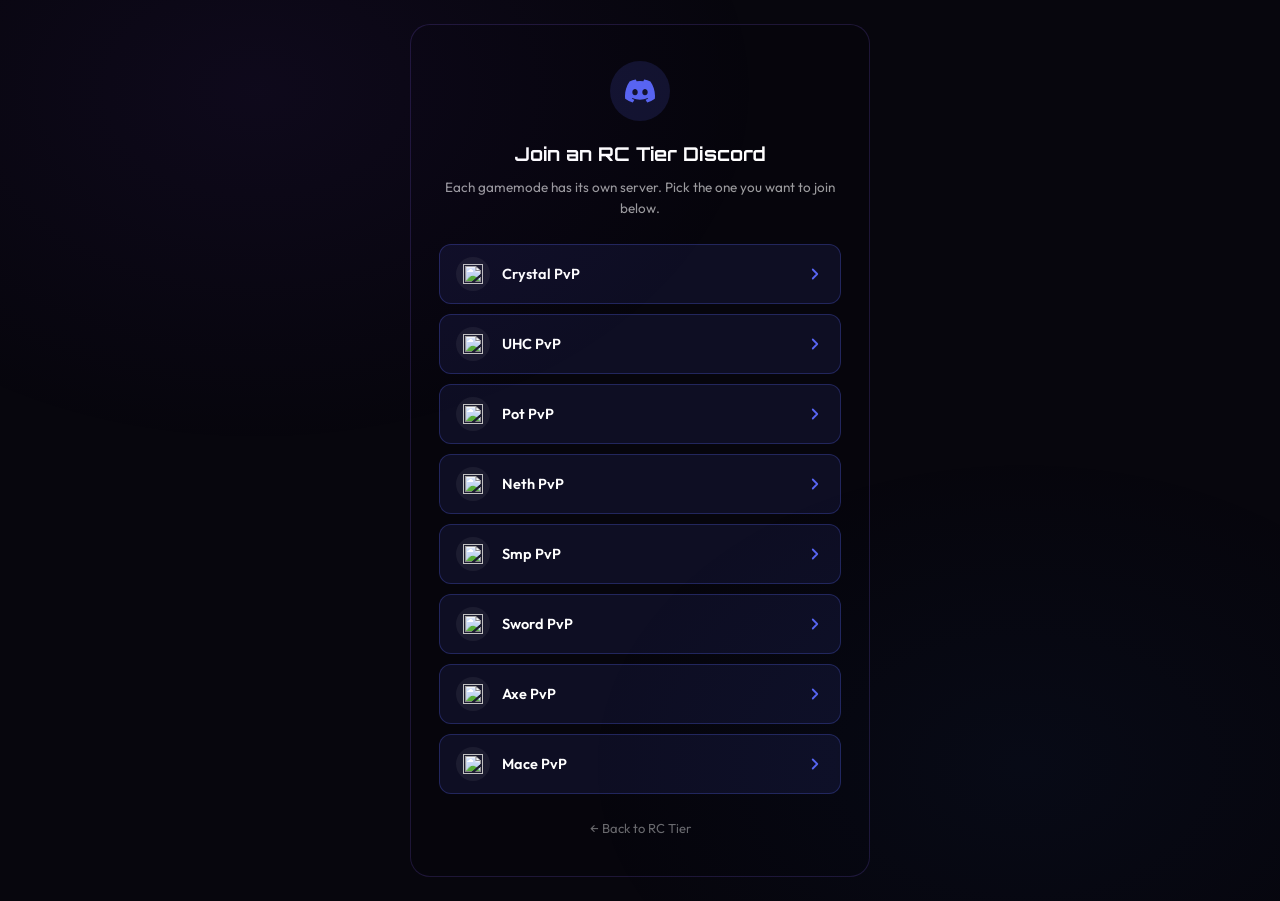
==== commit 33493bfc: "Add files via upload" ====
--- a/discord.html
+++ b/discord.html
@@ -18,18 +18,18 @@
       padding: 24px;
     }
     .discord-card {
-      max-width: 420px;
+      max-width: 460px;
       width: 100%;
       background: var(--bg-glass-heavy, rgba(7,6,13,0.92));
       border: 1px solid rgba(140,100,255,0.18);
       border-radius: 20px;
-      padding: 40px 32px;
+      padding: 36px 28px;
       text-align: center;
     }
     .discord-card .discord-icon-wrap {
-      width: 64px;
-      height: 64px;
-      margin: 0 auto 20px;
+      width: 60px;
+      height: 60px;
+      margin: 0 auto 18px;
       border-radius: 50%;
       background: rgba(88,101,242,0.15);
       display: flex;
@@ -39,38 +39,68 @@
     }
     .discord-card h1 {
       font-family: 'Orbitron', sans-serif;
-      font-size: 20px;
-      margin: 0 0 10px;
+      font-size: 19px;
+      margin: 0 0 8px;
       color: #fff;
     }
     .discord-card p {
       color: rgba(255,255,255,0.6);
-      font-size: 14px;
+      font-size: 13.5px;
       line-height: 1.5;
-      margin: 0 0 28px;
+      margin: 0 0 26px;
     }
-    .discord-join-btn {
-      display: inline-flex;
+    .discord-server-list {
+      display: flex;
+      flex-direction: column;
+      gap: 10px;
+      text-align: left;
+    }
+    .discord-server-btn {
+      display: flex;
+      align-items: center;
+      gap: 12px;
+      width: 100%;
+      padding: 12px 16px;
+      background: rgba(88,101,242,0.10);
+      border: 1px solid rgba(88,101,242,0.28);
+      border-radius: 12px;
+      text-decoration: none;
+      transition: background 0.18s ease, border-color 0.18s ease, transform 0.15s ease;
+    }
+    .discord-server-btn:hover {
+      background: rgba(88,101,242,0.22);
+      border-color: rgba(88,101,242,0.55);
+      transform: translateY(-1px);
+    }
+    .discord-server-icon {
+      width: 34px;
+      height: 34px;
+      flex-shrink: 0;
+      border-radius: 50%;
+      display: flex;
       align-items: center;
       justify-content: center;
-      gap: 8px;
-      width: 100%;
-      padding: 14px 20px;
-      background: #5865F2;
+      background: rgba(255,255,255,0.06);
+      overflow: hidden;
+    }
+    .discord-server-icon img {
+      width: 20px;
+      height: 20px;
+      object-fit: contain;
+    }
+    .discord-server-name {
+      flex: 1;
       color: #fff;
-      border-radius: 12px;
       font-weight: 600;
-      font-size: 15px;
-      text-decoration: none;
-      transition: background 0.2s ease, transform 0.15s ease;
+      font-size: 14.5px;
     }
-    .discord-join-btn:hover {
-      background: #4752C4;
-      transform: translateY(-1px);
+    .discord-server-arrow {
+      color: #5865F2;
+      flex-shrink: 0;
     }
     .discord-back {
       display: inline-block;
-      margin-top: 20px;
+      margin-top: 24px;
       color: rgba(255,255,255,0.4);
       font-size: 13px;
       text-decoration: none;
@@ -84,20 +114,63 @@
     <symbol id="icon-discord" viewBox="0 0 24 24" fill="currentColor">
       <path d="M20.317 4.37a19.791 19.791 0 00-4.885-1.515.074.074 0 00-.079.037c-.21.375-.444.864-.608 1.25a18.27 18.27 0 00-5.487 0 12.64 12.64 0 00-.617-1.25.077.077 0 00-.079-.037A19.736 19.736 0 003.677 4.37a.07.07 0 00-.032.027C.533 9.046-.32 13.58.099 18.057a.082.082 0 00.031.057 19.9 19.9 0 005.993 3.03.078.078 0 00.084-.028c.462-.63.874-1.295 1.226-1.994a.076.076 0 00-.041-.106 13.107 13.107 0 01-1.872-.892.077.077 0 01-.008-.128 10.2 10.2 0 00.372-.292.074.074 0 01.077-.01c3.928 1.793 8.18 1.793 12.062 0a.074.074 0 01.078.01c.12.098.246.198.373.292a.077.077 0 01-.006.127 12.299 12.299 0 01-1.873.892.077.077 0 00-.041.107c.36.698.772 1.362 1.225 1.993a.076.076 0 00.084.028 19.839 19.839 0 006.002-3.03.077.077 0 00.032-.054c.5-5.177-.838-9.674-3.549-13.66a.061.061 0 00-.031-.03zM8.02 15.33c-1.183 0-2.157-1.085-2.157-2.419 0-1.333.956-2.419 2.157-2.419 1.21 0 2.176 1.095 2.157 2.42 0 1.333-.956 2.418-2.157 2.418zm7.975 0c-1.183 0-2.157-1.085-2.157-2.419 0-1.333.955-2.419 2.157-2.419 1.21 0 2.176 1.095 2.157 2.42 0 1.333-.946 2.418-2.157 2.418z"/>
     </symbol>
+    <symbol id="icon-arrow-right" viewBox="0 0 24 24" fill="none" stroke="currentColor" stroke-width="2.4" stroke-linecap="round" stroke-linejoin="round">
+      <path d="M9 6l6 6-6 6"/>
+    </symbol>
   </svg>
 
   <div class="discord-page">
     <div class="discord-card">
       <div class="discord-icon-wrap">
-        <svg width="32" height="32"><use href="#icon-discord"/></svg>
+        <svg width="30" height="30"><use href="#icon-discord"/></svg>
       </div>
-      <h1>Join the RC Tier Discord</h1>
-      <p>Connect with the community, track ranking updates, and chat with other players. Click below to head to our Discord server.</p>
-      <!-- Replace the href below with your actual Discord invite link -->
-      <a href="https://discord.gg/YOUR-INVITE-CODE" target="_blank" rel="noopener noreferrer" class="discord-join-btn">
-        <svg width="18" height="18"><use href="#icon-discord"/></svg>
-        <span>Open Discord</span>
-      </a>
+      <h1>Join an RC Tier Discord</h1>
+      <p>Each gamemode has its own server. Pick the one you want to join below.</p>
+
+      <!-- One row per gamemode. Replace each href with that server's real invite link. -->
+      <div class="discord-server-list">
+        <a href="https://discord.gg/CRYSTAL-INVITE" target="_blank" rel="noopener noreferrer" class="discord-server-btn">
+          <span class="discord-server-icon"><img src="https://minecraft.wiki/images/Invicon_End_Crystal.gif" alt="" /></span>
+          <span class="discord-server-name">Crystal PvP</span>
+          <svg class="discord-server-arrow" width="18" height="18"><use href="#icon-arrow-right"/></svg>
+        </a>
+        <a href="https://discord.gg/UHC-INVITE" target="_blank" rel="noopener noreferrer" class="discord-server-btn">
+          <span class="discord-server-icon"><img src="https://minecraft.wiki/images/Invicon_Water_Bucket.png" alt="" /></span>
+          <span class="discord-server-name">UHC PvP</span>
+          <svg class="discord-server-arrow" width="18" height="18"><use href="#icon-arrow-right"/></svg>
+        </a>
+        <a href="https://discord.gg/POT-INVITE" target="_blank" rel="noopener noreferrer" class="discord-server-btn">
+          <span class="discord-server-icon"><img src="https://minecraft.wiki/images/Invicon_Potion_of_Healing.png" alt="" /></span>
+          <span class="discord-server-name">Pot PvP</span>
+          <svg class="discord-server-arrow" width="18" height="18"><use href="#icon-arrow-right"/></svg>
+        </a>
+        <a href="https://discord.gg/NETH-INVITE" target="_blank" rel="noopener noreferrer" class="discord-server-btn">
+          <span class="discord-server-icon"><img src="https://minecraft.wiki/images/Invicon_Netherite_Chestplate.png" alt="" /></span>
+          <span class="discord-server-name">Neth PvP</span>
+          <svg class="discord-server-arrow" width="18" height="18"><use href="#icon-arrow-right"/></svg>
+        </a>
+        <a href="https://discord.gg/SMP-INVITE" target="_blank" rel="noopener noreferrer" class="discord-server-btn">
+          <span class="discord-server-icon"><img src="https://minecraft.wiki/images/Invicon_Shield.png" alt="" /></span>
+          <span class="discord-server-name">Smp PvP</span>
+          <svg class="discord-server-arrow" width="18" height="18"><use href="#icon-arrow-right"/></svg>
+        </a>
+        <a href="https://discord.gg/SWORD-INVITE" target="_blank" rel="noopener noreferrer" class="discord-server-btn">
+          <span class="discord-server-icon"><img src="https://minecraft.wiki/images/Invicon_Diamond_Sword.png" alt="" /></span>
+          <span class="discord-server-name">Sword PvP</span>
+          <svg class="discord-server-arrow" width="18" height="18"><use href="#icon-arrow-right"/></svg>
+        </a>
+        <a href="https://discord.gg/AXE-INVITE" target="_blank" rel="noopener noreferrer" class="discord-server-btn">
+          <span class="discord-server-icon"><img src="https://minecraft.wiki/images/Invicon_Diamond_Axe.png" alt="" /></span>
+          <span class="discord-server-name">Axe PvP</span>
+          <svg class="discord-server-arrow" width="18" height="18"><use href="#icon-arrow-right"/></svg>
+        </a>
+        <a href="https://discord.gg/MACE-INVITE" target="_blank" rel="noopener noreferrer" class="discord-server-btn">
+          <span class="discord-server-icon"><img src="https://minecraft.wiki/images/Invicon_Mace.png" alt="" /></span>
+          <span class="discord-server-name">Mace PvP</span>
+          <svg class="discord-server-arrow" width="18" height="18"><use href="#icon-arrow-right"/></svg>
+        </a>
+      </div>
+
       <a href="index.html" class="discord-back">← Back to RC Tier</a>
     </div>
   </div>
--- a/styles.css
+++ b/styles.css
@@ -188,6 +188,13 @@
   color: #fff;
   box-shadow: 0 0 22px rgba(168, 85, 247, 0.4);
   animation: logoGlow 4s ease-in-out infinite alternate;
+}
+
+.logo-img {
+  height: 34px;
+  width: auto;
+  display: block;
+  filter: drop-shadow(0 0 14px rgba(255, 191, 92, 0.35));
 }
 
 @keyframes logoGlow {
@@ -333,6 +340,12 @@
   image-rendering: pixelated;
   object-fit: contain;
   flex-shrink: 0;
+}
+
+.gamemode-tab[data-mode="overall"] .gamemode-item-img,
+.modal-gamemode-item[data-mode="overall"] .gamemode-item-img {
+  image-rendering: auto;
+  border-radius: 4px;
 }
 
 .tab-count {
@@ -995,8 +1008,10 @@
 .overall-card-row2 {
   display: flex;
   align-items: center;
-  gap: 0.5rem;
+  gap: 0.4rem;
+  flex-wrap: wrap;
   padding-left: calc(30px + 0.6rem + 34px + 0.6rem); /* align under the name, past rank badge + avatar */
+  min-width: 0;
 }
 
 .overall-card-row2 .tier-tag {
@@ -1164,8 +1179,9 @@
   font-size: 0.85rem;
   color: var(--text-primary);
   flex-shrink: 0;
-  min-width: 62px;
+  min-width: 0;
   text-align: right;
+  white-space: nowrap;
 }
 
 .rank-row-elo small {
@@ -1188,55 +1204,85 @@
   padding: 0.22rem 0.5rem;
 }
 
-/* Modal — full gamemode-tier grid (every mode the player is ranked in) */
-.modal-gamemode-grid {
-  display: grid;
-  grid-template-columns: repeat(auto-fill, minmax(120px, 1fr));
+/* Modal — vertical "Gamemode Tiers" list: one row per mode with icon,
+   mode name + tier badge, and point value, sorted highest tier first. */
+.modal-gamemode-list {
+  display: flex;
+  flex-direction: column;
   gap: 8px;
 }
 
-.modal-gamemode-cell {
+.tier-list-row {
+  display: flex;
+  align-items: center;
+  gap: 0.75rem;
+  padding: 0.7rem 0.85rem;
+  border-radius: var(--radius-md, 10px);
+  background: var(--bg-card);
+  border: 1px solid var(--border-subtle);
+  transition: background 0.15s ease, border-color 0.15s ease;
+}
+
+.tier-list-row:hover {
+  background: var(--bg-card-hover);
+}
+
+.tier-list-row.is-current {
+  background: color-mix(in srgb, var(--cell-color) 12%, transparent);
+  border-color: color-mix(in srgb, var(--cell-color) 45%, transparent);
+}
+
+.tier-list-row-icon {
+  width: 40px;
+  height: 40px;
+  flex-shrink: 0;
+  border-radius: 50%;
+  display: flex;
+  align-items: center;
+  justify-content: center;
+  background: color-mix(in srgb, var(--cell-color) 12%, #0A0818);
+  border: 1.5px solid color-mix(in srgb, var(--cell-color) 40%, transparent);
+}
+
+.tier-list-row-info {
+  flex: 1;
+  min-width: 0;
   display: flex;
   flex-direction: column;
-  align-items: center;
-  justify-content: center;
-  gap: 6px;
-  padding: 0.65rem 0.5rem;
-  border-radius: var(--radius-md, 10px);
-  background: color-mix(in srgb, var(--cell-color) 8%, transparent);
-  border: 1px solid color-mix(in srgb, var(--cell-color) 26%, transparent);
-  transition: background 0.15s ease, border-color 0.15s ease;
-}
-
-.modal-gamemode-cell:hover {
-  background: color-mix(in srgb, var(--cell-color) 14%, transparent);
-  border-color: color-mix(in srgb, var(--cell-color) 45%, transparent);
-}
-
-.modal-gamemode-cell-icon {
-  color: var(--cell-color);
-  opacity: 0.9;
-}
-
-.modal-gamemode-cell-label {
+  gap: 2px;
+}
+
+.tier-list-row-mode {
+  font-size: 0.88rem;
+  font-weight: 600;
+  color: var(--text-primary);
+  white-space: nowrap;
+  overflow: hidden;
+  text-overflow: ellipsis;
+}
+
+.tier-list-row-tier {
   font-family: 'Orbitron', sans-serif;
-  font-size: 0.6rem;
-  font-weight: 600;
-  text-transform: uppercase;
-  letter-spacing: 0.4px;
-  color: var(--text-secondary);
-}
-
-.modal-gamemode-cell-tier {
-  font-family: 'Orbitron', sans-serif;
-  font-size: 0.72rem;
+  font-size: 0.68rem;
   font-weight: 800;
   color: var(--cell-color);
 }
 
-.modal-gamemode-cell.is-current {
-  background: color-mix(in srgb, var(--cell-color) 18%, transparent);
-  border-color: color-mix(in srgb, var(--cell-color) 60%, transparent);
+.tier-list-row-points {
+  font-family: 'Orbitron', sans-serif;
+  font-size: 0.85rem;
+  font-weight: 700;
+  color: var(--text-secondary);
+  flex-shrink: 0;
+  white-space: nowrap;
+}
+
+.tier-list-row-points small {
+  font-size: 0.6rem;
+  font-weight: 500;
+  color: var(--text-muted);
+  text-transform: uppercase;
+  margin-left: 2px;
 }
 
 /* ============================================
@@ -1680,8 +1726,7 @@
 }
 
 @media (max-width: 480px) {
-  .logo-text { font-size: 0.95rem; }
-  .logo-icon { width: 32px; height: 32px; }
+  .logo-img { height: 26px; }
 
   .gamemode-tab span:not(.tab-count) { font-size: 0.76rem; }
   .tab-icon-svg { width: 16px; height: 16px; }
@@ -1692,6 +1737,58 @@
   .modal-stats-grid { grid-template-columns: 1fr 1fr; }
 
   .gamemode-tabs { padding: 0.4rem; gap: 0.3rem; }
+
+  /* Overall card: collapse the fixed indent so badges/status never overflow
+     or get clipped on narrow phones — row2 now sits flush left instead. */
+  .overall-card-row2 {
+    padding-left: 0;
+    margin-top: 0.15rem;
+  }
+  .overall-card-row1 { gap: 0.45rem; }
+  .rank-row-elo { font-size: 0.78rem; }
+  .overall-player-card-head { padding: 0.55rem 0.7rem; }
+  .overall-player-card-tiers { padding: 0.6rem 0.7rem 0.7rem; }
+  .tier-icon-cell { width: 30px; }
+  .tier-icon-circle { width: 25px; height: 25px; }
+}
+
+/* ============================================
+   TOUCH / SCROLL SMOOTHNESS
+   ============================================ */
+@media (hover: none) and (pointer: coarse) {
+  /* Remove hover-only affordances that otherwise stick after a tap on touch
+     devices, and give tappable rows a real, sized hit target. */
+  .overall-player-card:active,
+  .player-row:active,
+  .rank-row:active {
+    background: rgba(255, 255, 255, 0.06);
+  }
+  .gamemode-tab,
+  .discord-cta,
+  .overall-player-card,
+  .player-row,
+  .rank-row {
+    -webkit-tap-highlight-color: transparent;
+  }
+}
+
+html {
+  scroll-behavior: smooth;
+  -webkit-text-size-adjust: 100%;
+}
+
+body {
+  -webkit-overflow-scrolling: touch;
+  overscroll-behavior-y: none;
+}
+
+img {
+  max-width: 100%;
+  height: auto;
+}
+
+* {
+  -webkit-tap-highlight-color: transparent;
 }
 
 /* ============================================
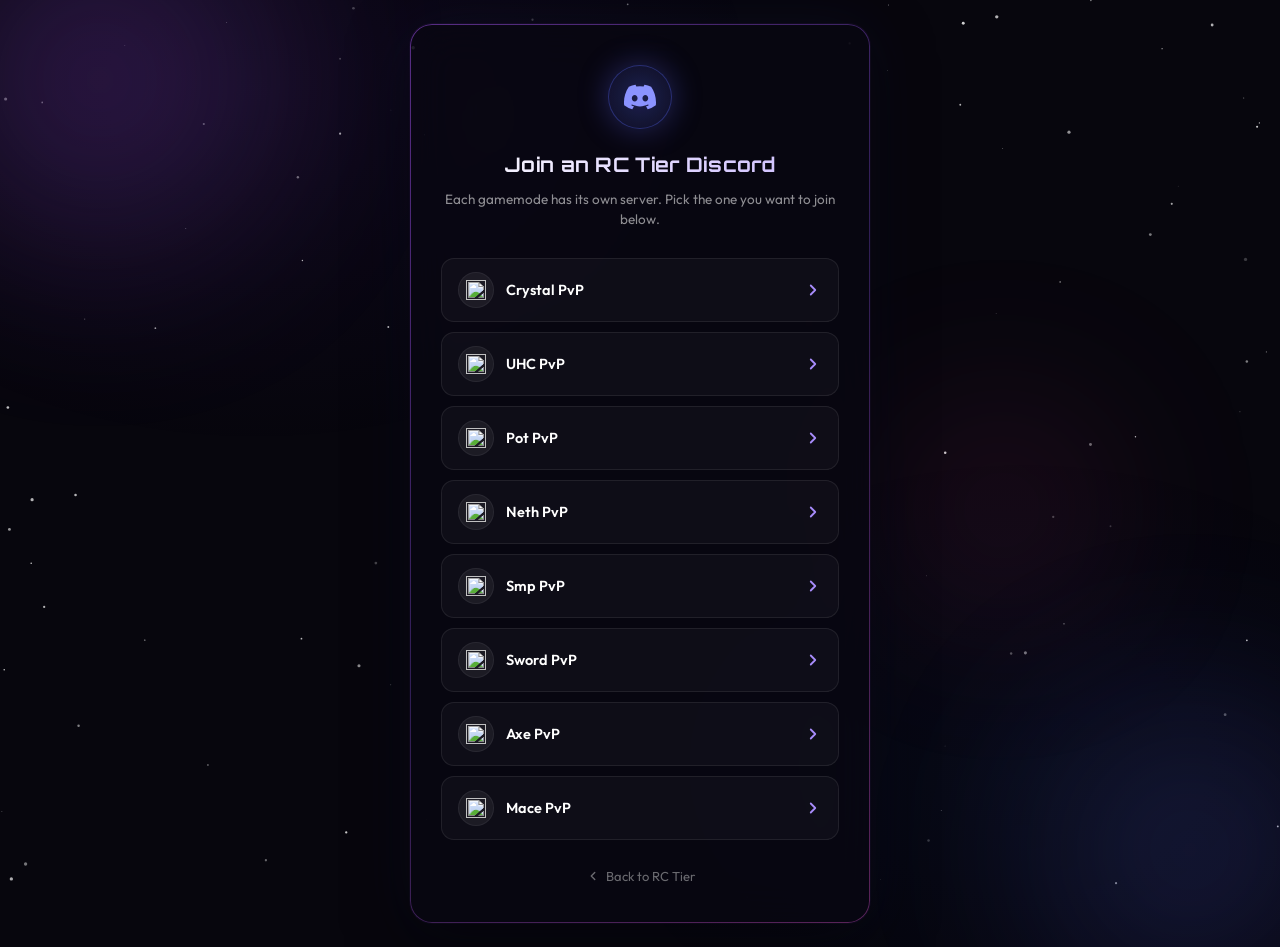
==== commit 8c2eb4a6: "Add files via upload" ====
--- a/discord.html
+++ b/discord.html
@@ -10,45 +10,116 @@
   <link href="https://fonts.googleapis.com/css2?family=Outfit:wght@300;400;500;600;700;800;900&family=Orbitron:wght@400;500;600;700;800;900&display=swap" rel="stylesheet" />
   <link rel="stylesheet" href="styles.css" />
   <style>
+    body { overflow-x: hidden; }
+
     .discord-page {
+      position: relative;
       min-height: 100vh;
       display: flex;
       align-items: center;
       justify-content: center;
       padding: 24px;
-    }
+      z-index: 1;
+    }
+
+    .nebula-blob {
+      position: fixed;
+      border-radius: 50%;
+      filter: blur(90px);
+      pointer-events: none;
+      z-index: 0;
+      opacity: 0.55;
+    }
+    .nebula-blob.b1 {
+      width: 480px; height: 480px;
+      top: -160px; left: -140px;
+      background: radial-gradient(circle, rgba(168,85,247,0.55), transparent 70%);
+      animation: driftA 16s ease-in-out infinite alternate;
+    }
+    .nebula-blob.b2 {
+      width: 420px; height: 420px;
+      bottom: -160px; right: -120px;
+      background: radial-gradient(circle, rgba(88,101,242,0.5), transparent 70%);
+      animation: driftB 18s ease-in-out infinite alternate;
+    }
+    .nebula-blob.b3 {
+      width: 300px; height: 300px;
+      top: 40%; right: 10%;
+      background: radial-gradient(circle, rgba(236,72,153,0.35), transparent 70%);
+      animation: driftC 20s ease-in-out infinite alternate;
+    }
+    @keyframes driftA { from { transform: translate(0,0) scale(1); } to { transform: translate(40px,30px) scale(1.08); } }
+    @keyframes driftB { from { transform: translate(0,0) scale(1); } to { transform: translate(-30px,-40px) scale(1.1); } }
+    @keyframes driftC { from { transform: translate(0,0) scale(1); } to { transform: translate(-25px,25px) scale(0.95); } }
+
     .discord-card {
+      position: relative;
       max-width: 460px;
       width: 100%;
-      background: var(--bg-glass-heavy, rgba(7,6,13,0.92));
-      border: 1px solid rgba(140,100,255,0.18);
-      border-radius: 20px;
-      padding: 36px 28px;
+      background: rgba(9, 7, 18, 0.72);
+      border: 1px solid rgba(168, 85, 247, 0.22);
+      border-radius: 22px;
+      padding: 40px 30px 32px;
       text-align: center;
-    }
+      backdrop-filter: blur(22px);
+      box-shadow: 0 20px 60px rgba(0,0,0,0.55), 0 0 0 1px rgba(168,85,247,0.06), 0 0 60px rgba(88,101,242,0.08);
+      animation: cardIn 0.55s cubic-bezier(0.16, 1, 0.3, 1);
+    }
+    @keyframes cardIn {
+      from { opacity: 0; transform: translateY(18px) scale(0.98); }
+      to { opacity: 1; transform: translateY(0) scale(1); }
+    }
+
+    .discord-card::before {
+      content: '';
+      position: absolute;
+      inset: -1px;
+      border-radius: 22px;
+      padding: 1px;
+      background: linear-gradient(135deg, rgba(168,85,247,0.5), rgba(88,101,242,0.15), rgba(236,72,153,0.35));
+      -webkit-mask: linear-gradient(#fff 0 0) content-box, linear-gradient(#fff 0 0);
+      -webkit-mask-composite: xor;
+      mask-composite: exclude;
+      pointer-events: none;
+      opacity: 0.7;
+    }
+
     .discord-card .discord-icon-wrap {
-      width: 60px;
-      height: 60px;
-      margin: 0 auto 18px;
+      width: 64px;
+      height: 64px;
+      margin: 0 auto 20px;
       border-radius: 50%;
-      background: rgba(88,101,242,0.15);
+      background: radial-gradient(circle, rgba(88,101,242,0.28), rgba(88,101,242,0.08));
+      border: 1px solid rgba(88,101,242,0.35);
       display: flex;
       align-items: center;
       justify-content: center;
-      color: #5865F2;
-    }
+      color: #8b93ff;
+      box-shadow: 0 0 30px rgba(88,101,242,0.35);
+      animation: iconPulse 2.6s ease-in-out infinite;
+    }
+    @keyframes iconPulse {
+      0%, 100% { box-shadow: 0 0 24px rgba(88,101,242,0.3); }
+      50% { box-shadow: 0 0 42px rgba(88,101,242,0.55); }
+    }
+
     .discord-card h1 {
       font-family: 'Orbitron', sans-serif;
-      font-size: 19px;
+      font-size: 20px;
       margin: 0 0 8px;
-      color: #fff;
+      background: linear-gradient(135deg, #fff, #c9b8ff);
+      -webkit-background-clip: text;
+      background-clip: text;
+      color: transparent;
+      letter-spacing: 0.3px;
     }
     .discord-card p {
-      color: rgba(255,255,255,0.6);
+      color: rgba(255,255,255,0.55);
       font-size: 13.5px;
       line-height: 1.5;
-      margin: 0 0 26px;
-    }
+      margin: 0 0 28px;
+    }
+
     .discord-server-list {
       display: flex;
       flex-direction: column;
@@ -60,21 +131,34 @@
       align-items: center;
       gap: 12px;
       width: 100%;
-      padding: 12px 16px;
-      background: rgba(88,101,242,0.10);
-      border: 1px solid rgba(88,101,242,0.28);
-      border-radius: 12px;
+      padding: 13px 16px;
+      background: rgba(255,255,255,0.03);
+      border: 1px solid rgba(255,255,255,0.08);
+      border-radius: 13px;
       text-decoration: none;
-      transition: background 0.18s ease, border-color 0.18s ease, transform 0.15s ease;
+      transition: background 0.2s ease, border-color 0.2s ease, transform 0.18s ease, box-shadow 0.2s ease;
+      position: relative;
+      overflow: hidden;
+    }
+    .discord-server-btn::before {
+      content: '';
+      position: absolute;
+      inset: 0;
+      background: linear-gradient(135deg, rgba(168,85,247,0.14), rgba(88,101,242,0.1));
+      opacity: 0;
+      transition: opacity 0.2s ease;
     }
     .discord-server-btn:hover {
-      background: rgba(88,101,242,0.22);
-      border-color: rgba(88,101,242,0.55);
-      transform: translateY(-1px);
-    }
+      border-color: rgba(168,85,247,0.4);
+      transform: translateY(-2px);
+      box-shadow: 0 8px 24px rgba(88,101,242,0.18);
+    }
+    .discord-server-btn:hover::before { opacity: 1; }
+    .discord-server-btn > * { position: relative; z-index: 1; }
+
     .discord-server-icon {
-      width: 34px;
-      height: 34px;
+      width: 36px;
+      height: 36px;
       flex-shrink: 0;
       border-radius: 50%;
       display: flex;
@@ -82,33 +166,39 @@
       justify-content: center;
       background: rgba(255,255,255,0.06);
       overflow: hidden;
-    }
-    .discord-server-icon img {
-      width: 20px;
-      height: 20px;
-      object-fit: contain;
-    }
-    .discord-server-name {
-      flex: 1;
-      color: #fff;
-      font-weight: 600;
-      font-size: 14.5px;
-    }
+      border: 1px solid rgba(255,255,255,0.06);
+    }
+    .discord-server-icon img { width: 20px; height: 20px; object-fit: contain; }
+
+    .discord-server-name { flex: 1; color: #fff; font-weight: 600; font-size: 14.5px; }
+
     .discord-server-arrow {
-      color: #5865F2;
+      color: #a78bfa;
       flex-shrink: 0;
-    }
+      transition: transform 0.2s ease;
+    }
+    .discord-server-btn:hover .discord-server-arrow { transform: translateX(3px); }
+
     .discord-back {
-      display: inline-block;
-      margin-top: 24px;
+      display: inline-flex;
+      align-items: center;
+      gap: 6px;
+      margin-top: 26px;
       color: rgba(255,255,255,0.4);
       font-size: 13px;
       text-decoration: none;
-    }
-    .discord-back:hover { color: rgba(255,255,255,0.7); }
+      transition: color 0.18s ease;
+    }
+    .discord-back:hover { color: rgba(255,255,255,0.75); }
   </style>
 </head>
 <body>
+
+  <canvas id="starfield"></canvas>
+
+  <div class="nebula-blob b1"></div>
+  <div class="nebula-blob b2"></div>
+  <div class="nebula-blob b3"></div>
 
   <svg xmlns="http://www.w3.org/2000/svg" style="display:none;">
     <symbol id="icon-discord" viewBox="0 0 24 24" fill="currentColor">
@@ -117,19 +207,21 @@
     <symbol id="icon-arrow-right" viewBox="0 0 24 24" fill="none" stroke="currentColor" stroke-width="2.4" stroke-linecap="round" stroke-linejoin="round">
       <path d="M9 6l6 6-6 6"/>
     </symbol>
+    <symbol id="icon-arrow-left" viewBox="0 0 24 24" fill="none" stroke="currentColor" stroke-width="2.4" stroke-linecap="round" stroke-linejoin="round">
+      <path d="M15 6l-6 6 6 6"/>
+    </symbol>
   </svg>
 
   <div class="discord-page">
     <div class="discord-card">
       <div class="discord-icon-wrap">
-        <svg width="30" height="30"><use href="#icon-discord"/></svg>
+        <svg width="32" height="32"><use href="#icon-discord"/></svg>
       </div>
       <h1>Join an RC Tier Discord</h1>
       <p>Each gamemode has its own server. Pick the one you want to join below.</p>
 
-      <!-- One row per gamemode. Replace each href with that server's real invite link. -->
       <div class="discord-server-list">
-        <a href="https://discord.gg/CRYSTAL-INVITE" target="_blank" rel="noopener noreferrer" class="discord-server-btn">
+        <a href="https://discord.gg/vtaMhKxf8b" target="_blank" rel="noopener noreferrer" class="discord-server-btn">
           <span class="discord-server-icon"><img src="https://minecraft.wiki/images/Invicon_End_Crystal.gif" alt="" /></span>
           <span class="discord-server-name">Crystal PvP</span>
           <svg class="discord-server-arrow" width="18" height="18"><use href="#icon-arrow-right"/></svg>
@@ -144,7 +236,7 @@
           <span class="discord-server-name">Pot PvP</span>
           <svg class="discord-server-arrow" width="18" height="18"><use href="#icon-arrow-right"/></svg>
         </a>
-        <a href="https://discord.gg/NETH-INVITE" target="_blank" rel="noopener noreferrer" class="discord-server-btn">
+        <a href="https://discord.gg/wvUKArJHWC" target="_blank" rel="noopener noreferrer" class="discord-server-btn">
           <span class="discord-server-icon"><img src="https://minecraft.wiki/images/Invicon_Netherite_Chestplate.png" alt="" /></span>
           <span class="discord-server-name">Neth PvP</span>
           <svg class="discord-server-arrow" width="18" height="18"><use href="#icon-arrow-right"/></svg>
@@ -171,9 +263,64 @@
         </a>
       </div>
 
-      <a href="index.html" class="discord-back">← Back to RC Tier</a>
+      <a href="index.html" class="discord-back">
+        <svg width="14" height="14"><use href="#icon-arrow-left"/></svg>
+        Back to RC Tier
+      </a>
     </div>
   </div>
 
+  <script>
+    (function () {
+      const canvas = document.getElementById('starfield');
+      if (!canvas) return;
+      const ctx = canvas.getContext('2d');
+      let stars = [];
+      const STAR_COUNT = window.innerWidth < 768 ? 70 : 120;
+      let resizeTimeout;
+
+      function resize() {
+        canvas.width = window.innerWidth;
+        canvas.height = window.innerHeight;
+      }
+
+      function initStars() {
+        stars = Array.from({ length: STAR_COUNT }, () => ({
+          x: Math.random() * canvas.width,
+          y: Math.random() * canvas.height,
+          r: Math.random() * 1.4 + 0.3,
+          alpha: Math.random() * 0.6 + 0.2,
+          twinkleSpeed: Math.random() * 0.015 + 0.004,
+          twinkleDir: Math.random() > 0.5 ? 1 : -1,
+        }));
+      }
+
+      function draw() {
+        ctx.clearRect(0, 0, canvas.width, canvas.height);
+        for (const s of stars) {
+          s.alpha += s.twinkleSpeed * s.twinkleDir;
+          if (s.alpha <= 0.15 || s.alpha >= 0.9) s.twinkleDir *= -1;
+          ctx.beginPath();
+          ctx.arc(s.x, s.y, s.r, 0, Math.PI * 2);
+          ctx.fillStyle = `rgba(255,255,255,${s.alpha})`;
+          ctx.fill();
+        }
+        requestAnimationFrame(draw);
+      }
+
+      resize();
+      initStars();
+      draw();
+
+      window.addEventListener('resize', () => {
+        clearTimeout(resizeTimeout);
+        resizeTimeout = setTimeout(() => {
+          resize();
+          initStars();
+        }, 200);
+      });
+    })();
+  </script>
+
 </body>
 </html>
--- a/styles.css
+++ b/styles.css
@@ -297,9 +297,14 @@
   border-radius: var(--radius-lg);
   border: 1px solid var(--border-subtle);
   backdrop-filter: blur(12px);
-  width: fit-content;
+  max-width: 100%;
+  overflow-x: auto;
+  -webkit-overflow-scrolling: touch;
+  scrollbar-width: none;
   margin-bottom: 1.25rem;
 }
+
+.gamemode-tabs::-webkit-scrollbar { display: none; }
 
 .gamemode-tab {
   position: relative;
@@ -433,12 +438,15 @@
 
 .search-input:focus + .search-icon { color: #A855F7; }
 
-/* Region Select */
+/* Region Select (custom, theme-matched dropdown) */
 .region-select-wrapper { position: relative; }
 
-.region-select {
-  appearance: none;
-  padding: 11px 40px 11px 14px;
+.region-select-btn {
+  display: flex;
+  align-items: center;
+  justify-content: space-between;
+  gap: 10px;
+  padding: 11px 14px;
   background: rgba(140, 100, 255, 0.05);
   border: 1px solid var(--border-subtle);
   border-radius: var(--radius-md);
@@ -452,25 +460,76 @@
   min-width: 180px;
 }
 
-.region-select:focus {
-  border-color: rgba(168, 85, 247, 0.45);
-  box-shadow: 0 0 0 3px rgba(168, 85, 247, 0.1);
-}
-
-.region-select option {
-  background: var(--bg-secondary);
-  color: var(--text-primary);
-}
-
-.region-select-wrapper::after {
-  content: '▾';
+.region-select-btn:hover {
+  border-color: rgba(168, 85, 247, 0.35);
+  background: rgba(168, 85, 247, 0.08);
+}
+
+.region-select-wrapper.open .region-select-btn {
+  border-color: rgba(168, 85, 247, 0.5);
+  box-shadow: 0 0 0 3px rgba(168, 85, 247, 0.12);
+}
+
+.region-select-caret {
+  flex-shrink: 0;
+  color: var(--text-muted);
+  transition: transform var(--transition-fast);
+}
+
+.region-select-wrapper.open .region-select-caret {
+  transform: rotate(180deg);
+  color: #c084fc;
+}
+
+.region-select-menu {
   position: absolute;
-  right: 14px;
-  top: 50%;
-  transform: translateY(-50%);
-  color: var(--text-muted);
-  pointer-events: none;
-  font-size: 0.85rem;
+  top: calc(100% + 8px);
+  left: 0;
+  right: 0;
+  min-width: 220px;
+  background: rgba(10, 8, 20, 0.92);
+  border: 1px solid rgba(168, 85, 247, 0.25);
+  border-radius: var(--radius-md);
+  backdrop-filter: blur(20px);
+  box-shadow: 0 12px 40px rgba(0,0,0,0.55), 0 0 0 1px rgba(168,85,247,0.08), 0 0 30px rgba(168,85,247,0.1);
+  padding: 6px;
+  z-index: 50;
+  opacity: 0;
+  visibility: hidden;
+  transform: translateY(-6px);
+  transition: opacity 0.16s ease, transform 0.16s ease, visibility 0.16s;
+}
+
+.region-select-wrapper.open .region-select-menu {
+  opacity: 1;
+  visibility: visible;
+  transform: translateY(0);
+}
+
+.region-select-option {
+  display: block;
+  width: 100%;
+  text-align: left;
+  padding: 10px 12px;
+  background: transparent;
+  border: none;
+  border-radius: 8px;
+  color: var(--text-secondary);
+  font-family: 'Outfit', sans-serif;
+  font-size: 0.88rem;
+  cursor: pointer;
+  transition: background var(--transition-fast), color var(--transition-fast);
+}
+
+.region-select-option:hover {
+  background: rgba(168, 85, 247, 0.12);
+  color: #fff;
+}
+
+.region-select-option.active {
+  background: linear-gradient(135deg, rgba(168, 85, 247, 0.22), rgba(109, 40, 217, 0.16));
+  color: #fff;
+  font-weight: 600;
 }
 
 /* Sort Button */
@@ -1694,7 +1753,8 @@
 
   .filter-row { flex-direction: column; align-items: stretch; gap: 0.6rem; }
   .search-wrapper { max-width: 100%; }
-  .region-select { width: 100%; }
+  .region-select-btn { width: 100%; }
+  .region-select-menu { min-width: 0; }
 
   .tierlist-container { padding: 0.85rem 0.85rem 3rem; }
 
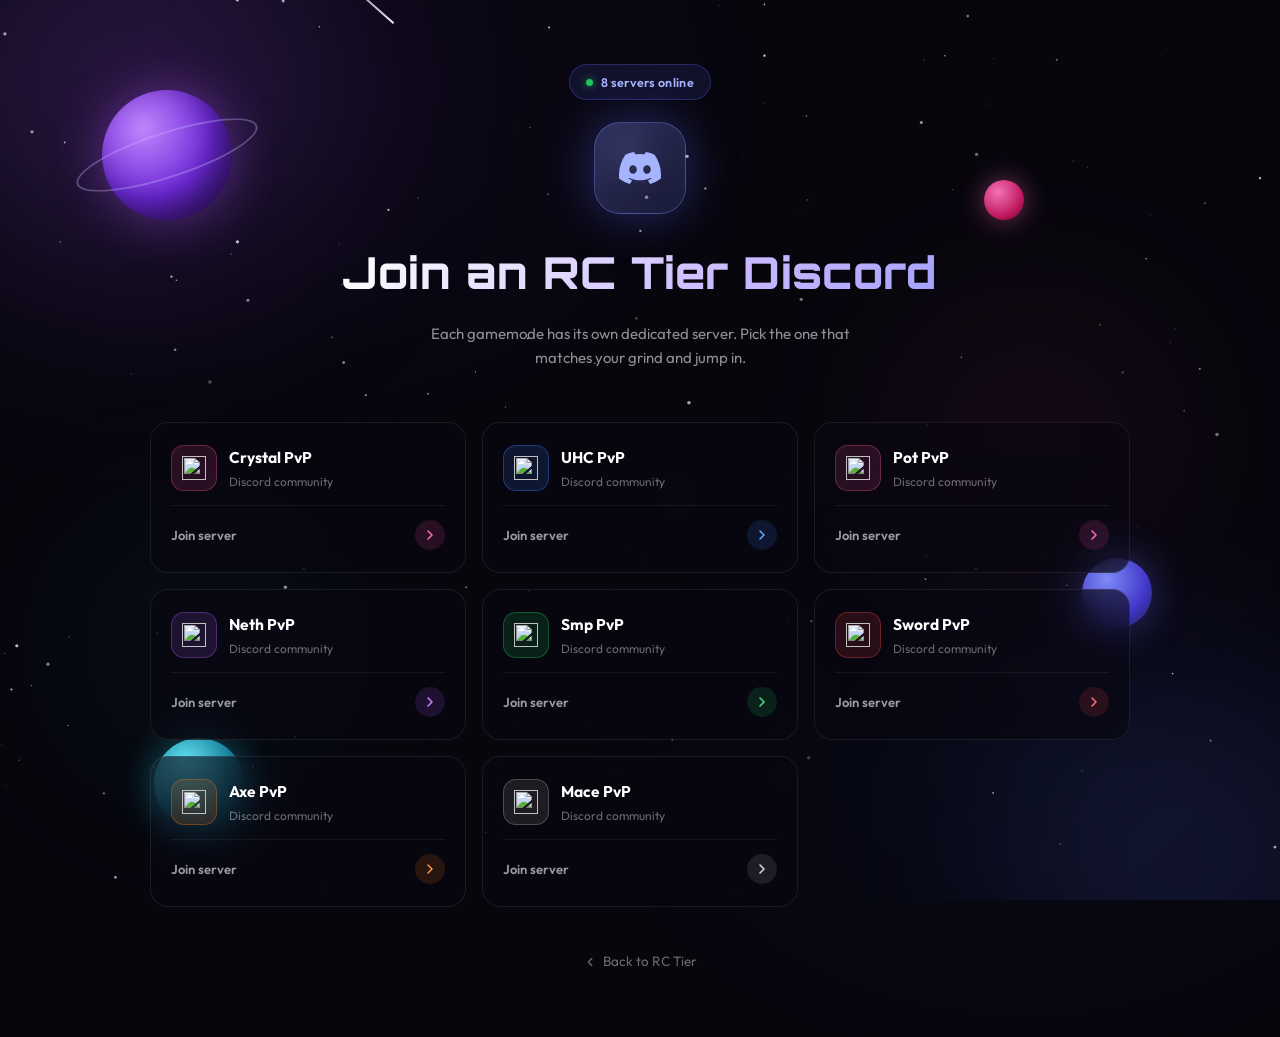
==== commit e427315e: "Add files via upload" ====
--- a/discord.html
+++ b/discord.html
@@ -12,193 +12,234 @@
   <style>
     body { overflow-x: hidden; }
 
-    .discord-page {
+    /* ================= GALAXY LAYERS ================= */
+    .galaxy-layer { position: fixed; inset: 0; pointer-events: none; z-index: 0; overflow: hidden; }
+
+    .nebula-blob {
+      position: absolute;
+      border-radius: 50%;
+      filter: blur(100px);
+      opacity: 0.5;
+    }
+    .nebula-blob.b1 { width: 560px; height: 560px; top: -200px; left: -160px; background: radial-gradient(circle, rgba(168,85,247,0.55), transparent 70%); animation: driftA 18s ease-in-out infinite alternate; }
+    .nebula-blob.b2 { width: 480px; height: 480px; bottom: -200px; right: -140px; background: radial-gradient(circle, rgba(88,101,242,0.5), transparent 70%); animation: driftB 20s ease-in-out infinite alternate; }
+    .nebula-blob.b3 { width: 340px; height: 340px; top: 30%; right: 6%; background: radial-gradient(circle, rgba(236,72,153,0.32), transparent 70%); animation: driftC 22s ease-in-out infinite alternate; }
+    .nebula-blob.b4 { width: 300px; height: 300px; top: 55%; left: 4%; background: radial-gradient(circle, rgba(34,211,238,0.25), transparent 70%); animation: driftD 24s ease-in-out infinite alternate; }
+    @keyframes driftA { from { transform: translate(0,0) scale(1); } to { transform: translate(50px,40px) scale(1.1); } }
+    @keyframes driftB { from { transform: translate(0,0) scale(1); } to { transform: translate(-40px,-50px) scale(1.12); } }
+    @keyframes driftC { from { transform: translate(0,0) scale(1); } to { transform: translate(-30px,30px) scale(0.92); } }
+    @keyframes driftD { from { transform: translate(0,0) scale(1); } to { transform: translate(35px,-25px) scale(1.08); } }
+
+    /* Floating planets (parallax via data-depth, moved in JS on scroll/mouse) */
+    .planet {
       position: relative;
-      min-height: 100vh;
-      display: flex;
-      align-items: center;
-      justify-content: center;
-      padding: 24px;
-      z-index: 1;
-    }
-
-    .nebula-blob {
-      position: fixed;
       border-radius: 50%;
-      filter: blur(90px);
       pointer-events: none;
-      z-index: 0;
-      opacity: 0.55;
-    }
-    .nebula-blob.b1 {
-      width: 480px; height: 480px;
-      top: -160px; left: -140px;
-      background: radial-gradient(circle, rgba(168,85,247,0.55), transparent 70%);
-      animation: driftA 16s ease-in-out infinite alternate;
-    }
-    .nebula-blob.b2 {
-      width: 420px; height: 420px;
-      bottom: -160px; right: -120px;
-      background: radial-gradient(circle, rgba(88,101,242,0.5), transparent 70%);
-      animation: driftB 18s ease-in-out infinite alternate;
-    }
-    .nebula-blob.b3 {
-      width: 300px; height: 300px;
-      top: 40%; right: 10%;
-      background: radial-gradient(circle, rgba(236,72,153,0.35), transparent 70%);
-      animation: driftC 20s ease-in-out infinite alternate;
-    }
-    @keyframes driftA { from { transform: translate(0,0) scale(1); } to { transform: translate(40px,30px) scale(1.08); } }
-    @keyframes driftB { from { transform: translate(0,0) scale(1); } to { transform: translate(-30px,-40px) scale(1.1); } }
-    @keyframes driftC { from { transform: translate(0,0) scale(1); } to { transform: translate(-25px,25px) scale(0.95); } }
-
-    .discord-card {
-      position: relative;
-      max-width: 460px;
-      width: 100%;
-      background: rgba(9, 7, 18, 0.72);
-      border: 1px solid rgba(168, 85, 247, 0.22);
-      border-radius: 22px;
-      padding: 40px 30px 32px;
-      text-align: center;
-      backdrop-filter: blur(22px);
-      box-shadow: 0 20px 60px rgba(0,0,0,0.55), 0 0 0 1px rgba(168,85,247,0.06), 0 0 60px rgba(88,101,242,0.08);
-      animation: cardIn 0.55s cubic-bezier(0.16, 1, 0.3, 1);
-    }
-    @keyframes cardIn {
-      from { opacity: 0; transform: translateY(18px) scale(0.98); }
-      to { opacity: 1; transform: translateY(0) scale(1); }
-    }
-
-    .discord-card::before {
+      will-change: transform;
+    }
+    .planet-1 {
+      width: 130px; height: 130px;
+      background: radial-gradient(circle at 32% 30%, #c084fc, #6d28d9 55%, #2e1065 100%);
+      box-shadow: 0 0 50px rgba(168,85,247,0.45), inset -14px -14px 30px rgba(0,0,0,0.4);
+      animation: floatY1 9s ease-in-out infinite;
+    }
+    .planet-1::after {
       content: '';
       position: absolute;
-      inset: -1px;
-      border-radius: 22px;
-      padding: 1px;
-      background: linear-gradient(135deg, rgba(168,85,247,0.5), rgba(88,101,242,0.15), rgba(236,72,153,0.35));
+      width: 190px; height: 46px;
+      border: 2px solid rgba(196,181,253,0.35);
+      border-radius: 50%;
+      top: 50%; left: 50%;
+      transform: translate(-50%, -50%) rotate(-18deg);
+    }
+    .planet-2 {
+      width: 70px; height: 70px;
+      background: radial-gradient(circle at 35% 30%, #818cf8, #4338ca 60%, #1e1b4b 100%);
+      box-shadow: 0 0 40px rgba(99,102,241,0.4);
+      animation: floatY2 7s ease-in-out infinite;
+    }
+    .planet-3 {
+      width: 40px; height: 40px;
+      background: radial-gradient(circle at 35% 30%, #f472b6, #be185d 65%, #500724 100%);
+      box-shadow: 0 0 26px rgba(244,114,182,0.45);
+      animation: floatY3 6s ease-in-out infinite;
+    }
+    .planet-4 {
+      width: 90px; height: 90px;
+      background: radial-gradient(circle at 35% 30%, #67e8f9, #0e7490 60%, #083344 100%);
+      box-shadow: 0 0 34px rgba(34,211,238,0.4);
+      animation: floatY4 8s ease-in-out infinite;
+    }
+    @keyframes floatY1 { 0%,100% { transform: translateY(0) rotate(0deg); } 50% { transform: translateY(-22px) rotate(4deg); } }
+    @keyframes floatY2 { 0%,100% { transform: translateY(0); } 50% { transform: translateY(18px); } }
+    @keyframes floatY3 { 0%,100% { transform: translateY(0); } 50% { transform: translateY(-14px); } }
+    @keyframes floatY4 { 0%,100% { transform: translateY(0); } 50% { transform: translateY(16px); } }
+
+    @media (max-width: 768px) {
+      .planet-1 { width: 84px; height: 84px; }
+      .planet-1::after { width: 122px; height: 30px; }
+      .planet-2 { width: 46px; height: 46px; }
+      .planet-3 { width: 28px; height: 28px; }
+      .planet-4 { width: 58px; height: 58px; }
+    }
+
+    #shootingStars, #starfield { z-index: 0; }
+
+    /* ================= LAYOUT ================= */
+    .discord-page { position: relative; z-index: 1; min-height: 100vh; padding: 64px 20px 60px; }
+    .discord-wrap { max-width: 980px; margin: 0 auto; }
+
+    /* Hero */
+    .discord-hero { text-align: center; margin-bottom: 52px; animation: fadeUp 0.6s cubic-bezier(0.16,1,0.3,1); }
+    .discord-hero-badge {
+      display: inline-flex; align-items: center; gap: 8px;
+      padding: 7px 16px; border-radius: 999px;
+      background: rgba(88,101,242,0.12); border: 1px solid rgba(88,101,242,0.3);
+      color: #a5b4fc; font-size: 12.5px; font-weight: 600; letter-spacing: 0.3px;
+      margin-bottom: 22px;
+    }
+    .discord-hero-badge .pulse-dot {
+      width: 7px; height: 7px; border-radius: 50%; background: #22c55e;
+      box-shadow: 0 0 8px rgba(34,197,94,0.8);
+      animation: dotPulse 1.6s ease-in-out infinite;
+    }
+    @keyframes dotPulse { 0%,100% { opacity: 1; transform: scale(1); } 50% { opacity: 0.5; transform: scale(0.75); } }
+
+    .discord-hero-icon {
+      width: 92px; height: 92px; margin: 0 auto 24px;
+      border-radius: 26px;
+      background: radial-gradient(circle at 35% 30%, rgba(129,140,248,0.35), rgba(88,101,242,0.1));
+      border: 1px solid rgba(129,140,248,0.4);
+      display: flex; align-items: center; justify-content: center;
+      color: #a5b4fc;
+      box-shadow: 0 0 50px rgba(88,101,242,0.4), inset 0 0 30px rgba(129,140,248,0.15);
+      animation: heroIconPulse 3s ease-in-out infinite;
+    }
+    @keyframes heroIconPulse {
+      0%,100% { box-shadow: 0 0 40px rgba(88,101,242,0.35), inset 0 0 25px rgba(129,140,248,0.12); }
+      50% { box-shadow: 0 0 70px rgba(88,101,242,0.6), inset 0 0 35px rgba(129,140,248,0.22); }
+    }
+
+    .discord-hero h1 {
+      font-family: 'Orbitron', sans-serif;
+      font-size: clamp(28px, 5vw, 44px);
+      font-weight: 800;
+      margin: 0 0 14px;
+      background: linear-gradient(135deg, #fff 20%, #c9b8ff 60%, #818cf8 100%);
+      -webkit-background-clip: text; background-clip: text; color: transparent;
+      letter-spacing: 0.5px;
+    }
+    .discord-hero p {
+      color: rgba(255,255,255,0.55);
+      font-size: 15px; line-height: 1.6;
+      max-width: 460px; margin: 0 auto;
+    }
+
+    @keyframes fadeUp { from { opacity: 0; transform: translateY(22px); } to { opacity: 1; transform: translateY(0); } }
+
+    /* Server grid */
+    .discord-grid {
+      display: grid;
+      grid-template-columns: repeat(auto-fit, minmax(240px, 1fr));
+      gap: 16px;
+    }
+
+    .server-card {
+      position: relative;
+      display: flex; flex-direction: column; gap: 14px;
+      padding: 22px 20px;
+      background: rgba(9, 7, 18, 0.6);
+      border: 1px solid rgba(255,255,255,0.08);
+      border-radius: 18px;
+      backdrop-filter: blur(18px);
+      text-decoration: none;
+      overflow: hidden;
+      opacity: 0;
+      transform: translateY(20px);
+      animation: cardIn 0.55s cubic-bezier(0.16,1,0.3,1) forwards;
+      transition: transform 0.25s ease, border-color 0.25s ease, box-shadow 0.25s ease;
+    }
+    @keyframes cardIn { to { opacity: 1; transform: translateY(0); } }
+
+    .server-card::before {
+      content: '';
+      position: absolute; inset: 0;
+      background: linear-gradient(150deg, var(--card-glow, rgba(168,85,247,0.16)), transparent 60%);
+      opacity: 0; transition: opacity 0.25s ease;
+    }
+    .server-card::after {
+      content: '';
+      position: absolute; inset: -1px; border-radius: 18px; padding: 1px;
+      background: linear-gradient(135deg, var(--card-border, rgba(168,85,247,0.45)), transparent 55%);
       -webkit-mask: linear-gradient(#fff 0 0) content-box, linear-gradient(#fff 0 0);
-      -webkit-mask-composite: xor;
-      mask-composite: exclude;
-      pointer-events: none;
-      opacity: 0.7;
-    }
-
-    .discord-card .discord-icon-wrap {
-      width: 64px;
-      height: 64px;
-      margin: 0 auto 20px;
-      border-radius: 50%;
-      background: radial-gradient(circle, rgba(88,101,242,0.28), rgba(88,101,242,0.08));
-      border: 1px solid rgba(88,101,242,0.35);
-      display: flex;
-      align-items: center;
-      justify-content: center;
-      color: #8b93ff;
-      box-shadow: 0 0 30px rgba(88,101,242,0.35);
-      animation: iconPulse 2.6s ease-in-out infinite;
-    }
-    @keyframes iconPulse {
-      0%, 100% { box-shadow: 0 0 24px rgba(88,101,242,0.3); }
-      50% { box-shadow: 0 0 42px rgba(88,101,242,0.55); }
-    }
-
-    .discord-card h1 {
-      font-family: 'Orbitron', sans-serif;
-      font-size: 20px;
-      margin: 0 0 8px;
-      background: linear-gradient(135deg, #fff, #c9b8ff);
-      -webkit-background-clip: text;
-      background-clip: text;
-      color: transparent;
-      letter-spacing: 0.3px;
-    }
-    .discord-card p {
-      color: rgba(255,255,255,0.55);
-      font-size: 13.5px;
-      line-height: 1.5;
-      margin: 0 0 28px;
-    }
-
-    .discord-server-list {
-      display: flex;
-      flex-direction: column;
-      gap: 10px;
-      text-align: left;
-    }
-    .discord-server-btn {
-      display: flex;
-      align-items: center;
-      gap: 12px;
-      width: 100%;
-      padding: 13px 16px;
-      background: rgba(255,255,255,0.03);
-      border: 1px solid rgba(255,255,255,0.08);
-      border-radius: 13px;
-      text-decoration: none;
-      transition: background 0.2s ease, border-color 0.2s ease, transform 0.18s ease, box-shadow 0.2s ease;
-      position: relative;
-      overflow: hidden;
-    }
-    .discord-server-btn::before {
-      content: '';
-      position: absolute;
-      inset: 0;
-      background: linear-gradient(135deg, rgba(168,85,247,0.14), rgba(88,101,242,0.1));
-      opacity: 0;
-      transition: opacity 0.2s ease;
-    }
-    .discord-server-btn:hover {
-      border-color: rgba(168,85,247,0.4);
-      transform: translateY(-2px);
-      box-shadow: 0 8px 24px rgba(88,101,242,0.18);
-    }
-    .discord-server-btn:hover::before { opacity: 1; }
-    .discord-server-btn > * { position: relative; z-index: 1; }
-
-    .discord-server-icon {
-      width: 36px;
-      height: 36px;
-      flex-shrink: 0;
-      border-radius: 50%;
-      display: flex;
-      align-items: center;
-      justify-content: center;
-      background: rgba(255,255,255,0.06);
-      overflow: hidden;
-      border: 1px solid rgba(255,255,255,0.06);
-    }
-    .discord-server-icon img { width: 20px; height: 20px; object-fit: contain; }
-
-    .discord-server-name { flex: 1; color: #fff; font-weight: 600; font-size: 14.5px; }
-
-    .discord-server-arrow {
-      color: #a78bfa;
-      flex-shrink: 0;
-      transition: transform 0.2s ease;
-    }
-    .discord-server-btn:hover .discord-server-arrow { transform: translateX(3px); }
+      -webkit-mask-composite: xor; mask-composite: exclude;
+      opacity: 0; transition: opacity 0.25s ease;
+    }
+    .server-card:hover {
+      transform: translateY(-5px);
+      box-shadow: 0 16px 40px rgba(0,0,0,0.45), 0 0 30px var(--card-glow, rgba(168,85,247,0.2));
+    }
+    .server-card:hover::before, .server-card:hover::after { opacity: 1; }
+    .server-card > * { position: relative; z-index: 1; }
+
+    .server-card-top { display: flex; align-items: center; gap: 12px; }
+    .server-card-icon {
+      width: 46px; height: 46px; flex-shrink: 0; border-radius: 13px;
+      display: flex; align-items: center; justify-content: center;
+      background: var(--icon-bg, rgba(168,85,247,0.14));
+      border: 1px solid var(--icon-border, rgba(168,85,247,0.3));
+    }
+    .server-card-icon img { width: 24px; height: 24px; object-fit: contain; }
+    .server-card-name { color: #fff; font-weight: 700; font-size: 15.5px; }
+    .server-card-tag { color: rgba(255,255,255,0.4); font-size: 12px; margin-top: 2px; }
+
+    .server-card-cta {
+      display: flex; align-items: center; justify-content: space-between;
+      padding-top: 14px; border-top: 1px solid rgba(255,255,255,0.06);
+      color: rgba(255,255,255,0.6); font-size: 13px; font-weight: 600;
+    }
+    .server-card-cta .arrow-circle {
+      width: 30px; height: 30px; border-radius: 50%;
+      display: flex; align-items: center; justify-content: center;
+      background: var(--icon-bg, rgba(168,85,247,0.14));
+      color: var(--icon-color, #c084fc);
+      transition: transform 0.2s ease, background 0.2s ease;
+    }
+    .server-card:hover .arrow-circle { transform: translateX(3px); background: var(--icon-border, rgba(168,85,247,0.35)); }
 
     .discord-back {
-      display: inline-flex;
-      align-items: center;
-      gap: 6px;
-      margin-top: 26px;
-      color: rgba(255,255,255,0.4);
-      font-size: 13px;
-      text-decoration: none;
+      display: inline-flex; align-items: center; gap: 6px;
+      margin-top: 44px;
+      color: rgba(255,255,255,0.4); font-size: 13.5px; text-decoration: none;
       transition: color 0.18s ease;
     }
-    .discord-back:hover { color: rgba(255,255,255,0.75); }
+    .discord-back:hover { color: rgba(255,255,255,0.8); }
+    .discord-back-wrap { text-align: center; }
   </style>
 </head>
 <body>
 
   <canvas id="starfield"></canvas>
-
-  <div class="nebula-blob b1"></div>
-  <div class="nebula-blob b2"></div>
-  <div class="nebula-blob b3"></div>
+  <canvas id="shootingStars"></canvas>
+
+  <div class="galaxy-layer">
+    <div class="nebula-blob b1"></div>
+    <div class="nebula-blob b2"></div>
+    <div class="nebula-blob b3"></div>
+    <div class="nebula-blob b4"></div>
+    <div class="planet-wrap" id="planet1" style="position:absolute; top:10%; left:8%;">
+      <div class="planet planet-1"></div>
+    </div>
+    <div class="planet-wrap" id="planet2" style="position:absolute; top:62%; right:10%;">
+      <div class="planet planet-2"></div>
+    </div>
+    <div class="planet-wrap" id="planet3" style="position:absolute; top:20%; right:20%;">
+      <div class="planet planet-3"></div>
+    </div>
+    <div class="planet-wrap" id="planet4" style="position:absolute; bottom:8%; left:12%;">
+      <div class="planet planet-4"></div>
+    </div>
+  </div>
 
   <svg xmlns="http://www.w3.org/2000/svg" style="display:none;">
     <symbol id="icon-discord" viewBox="0 0 24 24" fill="currentColor">
@@ -213,88 +254,178 @@
   </svg>
 
   <div class="discord-page">
-    <div class="discord-card">
-      <div class="discord-icon-wrap">
-        <svg width="32" height="32"><use href="#icon-discord"/></svg>
+    <div class="discord-wrap">
+
+      <div class="discord-hero">
+        <div class="discord-hero-badge"><span class="pulse-dot"></span> 8 servers online</div>
+        <div class="discord-hero-icon">
+          <svg width="42" height="42"><use href="#icon-discord"/></svg>
+        </div>
+        <h1>Join an RC Tier Discord</h1>
+        <p>Each gamemode has its own dedicated server. Pick the one that matches your grind and jump in.</p>
       </div>
-      <h1>Join an RC Tier Discord</h1>
-      <p>Each gamemode has its own server. Pick the one you want to join below.</p>
-
-      <div class="discord-server-list">
-        <a href="https://discord.gg/vtaMhKxf8b" target="_blank" rel="noopener noreferrer" class="discord-server-btn">
-          <span class="discord-server-icon"><img src="https://minecraft.wiki/images/Invicon_End_Crystal.gif" alt="" /></span>
-          <span class="discord-server-name">Crystal PvP</span>
-          <svg class="discord-server-arrow" width="18" height="18"><use href="#icon-arrow-right"/></svg>
-        </a>
-        <a href="https://discord.gg/UHC-INVITE" target="_blank" rel="noopener noreferrer" class="discord-server-btn">
-          <span class="discord-server-icon"><img src="https://minecraft.wiki/images/Invicon_Water_Bucket.png" alt="" /></span>
-          <span class="discord-server-name">UHC PvP</span>
-          <svg class="discord-server-arrow" width="18" height="18"><use href="#icon-arrow-right"/></svg>
-        </a>
-        <a href="https://discord.gg/POT-INVITE" target="_blank" rel="noopener noreferrer" class="discord-server-btn">
-          <span class="discord-server-icon"><img src="https://minecraft.wiki/images/Invicon_Potion_of_Healing.png" alt="" /></span>
-          <span class="discord-server-name">Pot PvP</span>
-          <svg class="discord-server-arrow" width="18" height="18"><use href="#icon-arrow-right"/></svg>
-        </a>
-        <a href="https://discord.gg/wvUKArJHWC" target="_blank" rel="noopener noreferrer" class="discord-server-btn">
-          <span class="discord-server-icon"><img src="https://minecraft.wiki/images/Invicon_Netherite_Chestplate.png" alt="" /></span>
-          <span class="discord-server-name">Neth PvP</span>
-          <svg class="discord-server-arrow" width="18" height="18"><use href="#icon-arrow-right"/></svg>
-        </a>
-        <a href="https://discord.gg/SMP-INVITE" target="_blank" rel="noopener noreferrer" class="discord-server-btn">
-          <span class="discord-server-icon"><img src="https://minecraft.wiki/images/Invicon_Shield.png" alt="" /></span>
-          <span class="discord-server-name">Smp PvP</span>
-          <svg class="discord-server-arrow" width="18" height="18"><use href="#icon-arrow-right"/></svg>
-        </a>
-        <a href="https://discord.gg/SWORD-INVITE" target="_blank" rel="noopener noreferrer" class="discord-server-btn">
-          <span class="discord-server-icon"><img src="https://minecraft.wiki/images/Invicon_Diamond_Sword.png" alt="" /></span>
-          <span class="discord-server-name">Sword PvP</span>
-          <svg class="discord-server-arrow" width="18" height="18"><use href="#icon-arrow-right"/></svg>
-        </a>
-        <a href="https://discord.gg/AXE-INVITE" target="_blank" rel="noopener noreferrer" class="discord-server-btn">
-          <span class="discord-server-icon"><img src="https://minecraft.wiki/images/Invicon_Diamond_Axe.png" alt="" /></span>
-          <span class="discord-server-name">Axe PvP</span>
-          <svg class="discord-server-arrow" width="18" height="18"><use href="#icon-arrow-right"/></svg>
-        </a>
-        <a href="https://discord.gg/MACE-INVITE" target="_blank" rel="noopener noreferrer" class="discord-server-btn">
-          <span class="discord-server-icon"><img src="https://minecraft.wiki/images/Invicon_Mace.png" alt="" /></span>
-          <span class="discord-server-name">Mace PvP</span>
-          <svg class="discord-server-arrow" width="18" height="18"><use href="#icon-arrow-right"/></svg>
+
+      <div class="discord-grid" id="serverGrid">
+        <a href="https://discord.gg/vtaMhKxf8b" target="_blank" rel="noopener noreferrer" class="server-card"
+           style="--card-glow: rgba(236,72,153,0.22); --card-border: rgba(236,72,153,0.5); --icon-bg: rgba(236,72,153,0.14); --icon-border: rgba(236,72,153,0.35); --icon-color: #f472b6;">
+          <div class="server-card-top">
+            <div class="server-card-icon"><img src="https://minecraft.wiki/images/Invicon_End_Crystal.gif" alt="" /></div>
+            <div>
+              <div class="server-card-name">Crystal PvP</div>
+              <div class="server-card-tag">Discord community</div>
+            </div>
+          </div>
+          <div class="server-card-cta">
+            Join server
+            <span class="arrow-circle"><svg width="16" height="16"><use href="#icon-arrow-right"/></svg></span>
+          </div>
+        </a>
+
+        <a href="https://discord.gg/UHC-INVITE" target="_blank" rel="noopener noreferrer" class="server-card"
+           style="--card-glow: rgba(59,130,246,0.22); --card-border: rgba(59,130,246,0.5); --icon-bg: rgba(59,130,246,0.14); --icon-border: rgba(59,130,246,0.35); --icon-color: #60a5fa;">
+          <div class="server-card-top">
+            <div class="server-card-icon"><img src="https://minecraft.wiki/images/Invicon_Water_Bucket.png" alt="" /></div>
+            <div>
+              <div class="server-card-name">UHC PvP</div>
+              <div class="server-card-tag">Discord community</div>
+            </div>
+          </div>
+          <div class="server-card-cta">
+            Join server
+            <span class="arrow-circle"><svg width="16" height="16"><use href="#icon-arrow-right"/></svg></span>
+          </div>
+        </a>
+
+        <a href="https://discord.gg/POT-INVITE" target="_blank" rel="noopener noreferrer" class="server-card"
+           style="--card-glow: rgba(236,72,153,0.22); --card-border: rgba(236,72,153,0.5); --icon-bg: rgba(236,72,153,0.14); --icon-border: rgba(236,72,153,0.35); --icon-color: #f472b6;">
+          <div class="server-card-top">
+            <div class="server-card-icon"><img src="https://minecraft.wiki/images/Invicon_Potion_of_Healing.png" alt="" /></div>
+            <div>
+              <div class="server-card-name">Pot PvP</div>
+              <div class="server-card-tag">Discord community</div>
+            </div>
+          </div>
+          <div class="server-card-cta">
+            Join server
+            <span class="arrow-circle"><svg width="16" height="16"><use href="#icon-arrow-right"/></svg></span>
+          </div>
+        </a>
+
+        <a href="https://discord.gg/wvUKArJHWC" target="_blank" rel="noopener noreferrer" class="server-card"
+           style="--card-glow: rgba(168,85,247,0.22); --card-border: rgba(168,85,247,0.5); --icon-bg: rgba(168,85,247,0.14); --icon-border: rgba(168,85,247,0.35); --icon-color: #c084fc;">
+          <div class="server-card-top">
+            <div class="server-card-icon"><img src="https://minecraft.wiki/images/Invicon_Netherite_Chestplate.png" alt="" /></div>
+            <div>
+              <div class="server-card-name">Neth PvP</div>
+              <div class="server-card-tag">Discord community</div>
+            </div>
+          </div>
+          <div class="server-card-cta">
+            Join server
+            <span class="arrow-circle"><svg width="16" height="16"><use href="#icon-arrow-right"/></svg></span>
+          </div>
+        </a>
+
+        <a href="https://discord.gg/SMP-INVITE" target="_blank" rel="noopener noreferrer" class="server-card"
+           style="--card-glow: rgba(34,197,94,0.22); --card-border: rgba(34,197,94,0.5); --icon-bg: rgba(34,197,94,0.14); --icon-border: rgba(34,197,94,0.35); --icon-color: #4ade80;">
+          <div class="server-card-top">
+            <div class="server-card-icon"><img src="https://minecraft.wiki/images/Invicon_Shield.png" alt="" /></div>
+            <div>
+              <div class="server-card-name">Smp PvP</div>
+              <div class="server-card-tag">Discord community</div>
+            </div>
+          </div>
+          <div class="server-card-cta">
+            Join server
+            <span class="arrow-circle"><svg width="16" height="16"><use href="#icon-arrow-right"/></svg></span>
+          </div>
+        </a>
+
+        <a href="https://discord.gg/SWORD-INVITE" target="_blank" rel="noopener noreferrer" class="server-card"
+           style="--card-glow: rgba(239,68,68,0.22); --card-border: rgba(239,68,68,0.5); --icon-bg: rgba(239,68,68,0.14); --icon-border: rgba(239,68,68,0.35); --icon-color: #f87171;">
+          <div class="server-card-top">
+            <div class="server-card-icon"><img src="https://minecraft.wiki/images/Invicon_Diamond_Sword.png" alt="" /></div>
+            <div>
+              <div class="server-card-name">Sword PvP</div>
+              <div class="server-card-tag">Discord community</div>
+            </div>
+          </div>
+          <div class="server-card-cta">
+            Join server
+            <span class="arrow-circle"><svg width="16" height="16"><use href="#icon-arrow-right"/></svg></span>
+          </div>
+        </a>
+
+        <a href="https://discord.gg/AXE-INVITE" target="_blank" rel="noopener noreferrer" class="server-card"
+           style="--card-glow: rgba(249,115,22,0.22); --card-border: rgba(249,115,22,0.5); --icon-bg: rgba(249,115,22,0.14); --icon-border: rgba(249,115,22,0.35); --icon-color: #fb923c;">
+          <div class="server-card-top">
+            <div class="server-card-icon"><img src="https://minecraft.wiki/images/Invicon_Diamond_Axe.png" alt="" /></div>
+            <div>
+              <div class="server-card-name">Axe PvP</div>
+              <div class="server-card-tag">Discord community</div>
+            </div>
+          </div>
+          <div class="server-card-cta">
+            Join server
+            <span class="arrow-circle"><svg width="16" height="16"><use href="#icon-arrow-right"/></svg></span>
+          </div>
+        </a>
+
+        <a href="https://discord.gg/MACE-INVITE" target="_blank" rel="noopener noreferrer" class="server-card"
+           style="--card-glow: rgba(168,162,158,0.22); --card-border: rgba(168,162,158,0.5); --icon-bg: rgba(168,162,158,0.14); --icon-border: rgba(168,162,158,0.35); --icon-color: #d6d3d1;">
+          <div class="server-card-top">
+            <div class="server-card-icon"><img src="https://minecraft.wiki/images/Invicon_Mace.png" alt="" /></div>
+            <div>
+              <div class="server-card-name">Mace PvP</div>
+              <div class="server-card-tag">Discord community</div>
+            </div>
+          </div>
+          <div class="server-card-cta">
+            Join server
+            <span class="arrow-circle"><svg width="16" height="16"><use href="#icon-arrow-right"/></svg></span>
+          </div>
         </a>
       </div>
 
-      <a href="index.html" class="discord-back">
-        <svg width="14" height="14"><use href="#icon-arrow-left"/></svg>
-        Back to RC Tier
-      </a>
+      <div class="discord-back-wrap">
+        <a href="index.html" class="discord-back">
+          <svg width="14" height="14"><use href="#icon-arrow-left"/></svg>
+          Back to RC Tier
+        </a>
+      </div>
+
     </div>
   </div>
 
   <script>
+    // Stagger card entrance animation
+    document.querySelectorAll('.server-card').forEach((card, i) => {
+      card.style.animationDelay = (i * 0.06) + 's';
+    });
+
+    // Starfield
     (function () {
       const canvas = document.getElementById('starfield');
       if (!canvas) return;
       const ctx = canvas.getContext('2d');
       let stars = [];
-      const STAR_COUNT = window.innerWidth < 768 ? 70 : 120;
+      const STAR_COUNT = window.innerWidth < 768 ? 90 : 160;
       let resizeTimeout;
 
       function resize() {
         canvas.width = window.innerWidth;
         canvas.height = window.innerHeight;
       }
-
       function initStars() {
         stars = Array.from({ length: STAR_COUNT }, () => ({
           x: Math.random() * canvas.width,
           y: Math.random() * canvas.height,
-          r: Math.random() * 1.4 + 0.3,
+          r: Math.random() * 1.5 + 0.3,
           alpha: Math.random() * 0.6 + 0.2,
           twinkleSpeed: Math.random() * 0.015 + 0.004,
           twinkleDir: Math.random() > 0.5 ? 1 : -1,
         }));
       }
-
       function draw() {
         ctx.clearRect(0, 0, canvas.width, canvas.height);
         for (const s of stars) {
@@ -307,19 +438,98 @@
         }
         requestAnimationFrame(draw);
       }
-
-      resize();
-      initStars();
-      draw();
-
+      resize(); initStars(); draw();
       window.addEventListener('resize', () => {
         clearTimeout(resizeTimeout);
-        resizeTimeout = setTimeout(() => {
-          resize();
-          initStars();
-        }, 200);
+        resizeTimeout = setTimeout(() => { resize(); initStars(); }, 200);
       });
     })();
+
+    // Shooting stars
+    (function () {
+      const canvas = document.getElementById('shootingStars');
+      if (!canvas) return;
+      canvas.style.position = 'fixed';
+      canvas.style.top = '0';
+      canvas.style.left = '0';
+      canvas.style.pointerEvents = 'none';
+      const ctx = canvas.getContext('2d');
+      let meteors = [];
+
+      function resize() {
+        canvas.width = window.innerWidth;
+        canvas.height = window.innerHeight;
+      }
+      resize();
+      window.addEventListener('resize', resize);
+
+      function spawnMeteor() {
+        const startX = Math.random() * canvas.width * 0.6 + canvas.width * 0.2;
+        meteors.push({
+          x: startX,
+          y: -20,
+          len: Math.random() * 90 + 60,
+          speed: Math.random() * 7 + 6,
+          angle: Math.PI / 4 + (Math.random() * 0.15 - 0.075),
+          life: 1,
+        });
+      }
+
+      function loop() {
+        ctx.clearRect(0, 0, canvas.width, canvas.height);
+        if (Math.random() < 0.018) spawnMeteor();
+
+        meteors = meteors.filter((m) => m.life > 0 && m.y < canvas.height + 100);
+        for (const m of meteors) {
+          const dx = Math.cos(m.angle) * m.speed;
+          const dy = Math.sin(m.angle) * m.speed;
+          m.x += dx;
+          m.y += dy;
+          m.life -= 0.006;
+
+          const tailX = m.x - Math.cos(m.angle) * m.len;
+          const tailY = m.y - Math.sin(m.angle) * m.len;
+          const grad = ctx.createLinearGradient(m.x, m.y, tailX, tailY);
+          grad.addColorStop(0, `rgba(255,255,255,${m.life})`);
+          grad.addColorStop(1, 'rgba(255,255,255,0)');
+          ctx.strokeStyle = grad;
+          ctx.lineWidth = 2;
+          ctx.beginPath();
+          ctx.moveTo(m.x, m.y);
+          ctx.lineTo(tailX, tailY);
+          ctx.stroke();
+        }
+        requestAnimationFrame(loop);
+      }
+      loop();
+    })();
+
+    // Parallax planets (mouse move + gentle scroll)
+    (function () {
+      const planets = [
+        { el: document.getElementById('planet1'), depth: 18 },
+        { el: document.getElementById('planet2'), depth: 30 },
+        { el: document.getElementById('planet3'), depth: 45 },
+        { el: document.getElementById('planet4'), depth: 24 },
+      ];
+      let mx = 0, my = 0, tx = 0, ty = 0;
+
+      window.addEventListener('mousemove', (e) => {
+        mx = (e.clientX / window.innerWidth - 0.5) * 2;
+        my = (e.clientY / window.innerHeight - 0.5) * 2;
+      });
+
+      function animate() {
+        tx += (mx - tx) * 0.04;
+        ty += (my - ty) * 0.04;
+        for (const p of planets) {
+          if (!p.el) continue;
+          p.el.style.transform = `translate(${tx * p.depth}px, ${ty * p.depth}px)`;
+        }
+        requestAnimationFrame(animate);
+      }
+      animate();
+    })();
   </script>
 
 </body>
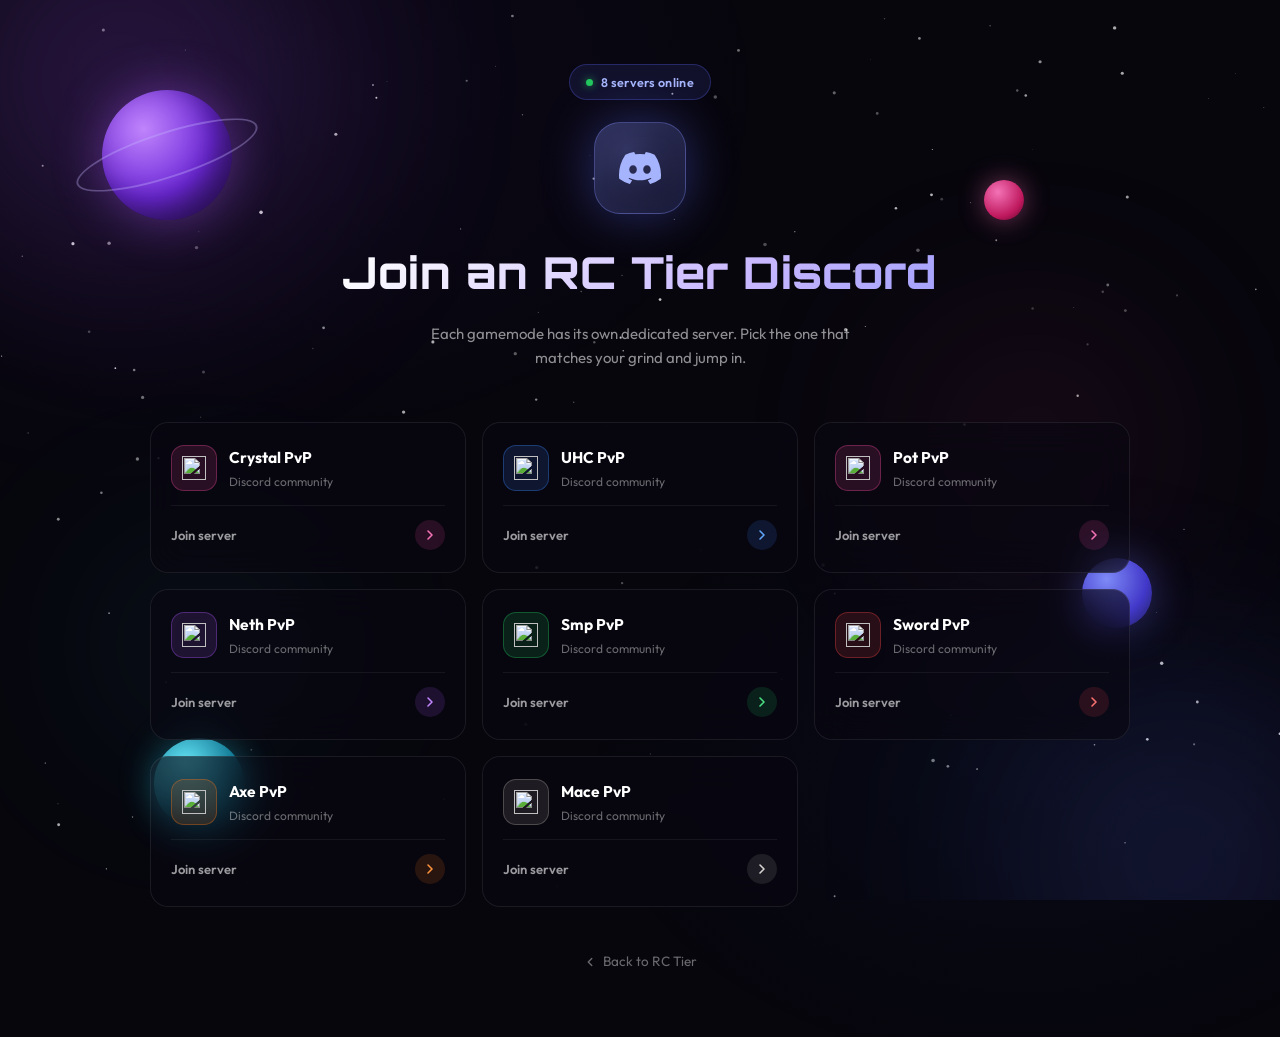
==== commit b639757f: "Add files via upload" ====
--- a/discord.html
+++ b/discord.html
@@ -242,6 +242,56 @@
   </div>
 
   <svg xmlns="http://www.w3.org/2000/svg" style="display:none;">
+    <!-- Sword -->
+    <symbol id="icon-sword" viewBox="0 0 24 24" fill="none" stroke="currentColor" stroke-width="1.9" stroke-linecap="round" stroke-linejoin="round">
+      <path d="M6 18L16.5 7.5" stroke-width="2.4"/>
+      <path d="M13 5L19 5L19 11L16.5 11L16.5 7.5L13 7.5Z" fill="currentColor" stroke="none"/>
+      <path d="M6 18L4 20M4 18L6 20" stroke-width="1.6"/>
+      <circle cx="17.3" cy="6.7" r="0.4" fill="currentColor" stroke="none"/>
+    </symbol>
+    <!-- Axe -->
+    <symbol id="icon-axe" viewBox="0 0 24 24" fill="none" stroke="currentColor" stroke-width="1.9" stroke-linecap="round" stroke-linejoin="round">
+      <path d="M7 19L17 8" stroke-width="2.2"/>
+      <path d="M13 5C15 4 18.5 4.5 20 6C18.5 8 15.5 8.5 13.5 8L13 5Z" fill="currentColor" fill-opacity="0.85"/>
+      <circle cx="6" cy="19.5" r="1.6" fill="currentColor" stroke="none"/>
+    </symbol>
+    <!-- Crystal -->
+    <symbol id="icon-crystal" viewBox="0 0 24 24" fill="none" stroke="currentColor" stroke-width="1.6" stroke-linejoin="round">
+      <polygon points="12,2.5 20,8.5 16.5,21 7.5,21 4,8.5" fill="currentColor" fill-opacity="0.18"/>
+      <path d="M12 2.5L9 8.5L12 21M12 2.5L15 8.5L12 21" opacity="0.7"/>
+      <path d="M4 8.5L20 8.5" opacity="0.7"/>
+    </symbol>
+    <!-- Potion -->
+    <symbol id="icon-pot" viewBox="0 0 24 24" fill="none" stroke="currentColor" stroke-width="1.7" stroke-linecap="round" stroke-linejoin="round">
+      <path d="M10 2.5h4" stroke-width="2"/>
+      <path d="M11 2.5v3.2" stroke-width="2"/>
+      <path d="M9 6.5c-1.5 3-3.5 6.7-3.5 9.8C5.5 20 8.3 22 12 22s6.5-2 6.5-5.7c0-3.1-2-6.8-3.5-9.8Z" fill="currentColor" fill-opacity="0.16"/>
+      <path d="M7 14.5c1.5 1.3 3 1.3 5-.2 2-1.3 3.5-1.1 5 .2" opacity="0.75"/>
+    </symbol>
+    <!-- UHC Heart -->
+    <symbol id="icon-uhc" viewBox="0 0 24 24" fill="none" stroke="currentColor" stroke-width="1.7" stroke-linejoin="round">
+      <path d="M12 20.3C12 20.3 3.5 14.6 3.5 8.9C3.5 5.8 5.9 3.5 8.8 3.5C10.5 3.5 12 4.4 12 5.6C12 4.4 13.5 3.5 15.2 3.5C18.1 3.5 20.5 5.8 20.5 8.9C20.5 14.6 12 20.3 12 20.3Z" fill="currentColor" fill-opacity="0.16"/>
+    </symbol>
+    <!-- NethOP (Nether Portal) -->
+    <symbol id="icon-nethpot" viewBox="0 0 24 24" fill="none" stroke="currentColor" stroke-width="1.8" stroke-linecap="round" stroke-linejoin="round">
+      <path d="M8 3.5v17"/>
+      <path d="M16 3.5v17"/>
+      <path d="M8 3.5h8" stroke-width="2.2"/>
+      <path d="M8 20.5h8" stroke-width="2.2"/>
+      <ellipse cx="12" cy="12" rx="2.6" ry="4.6" fill="currentColor" fill-opacity="0.28" stroke="none"/>
+    </symbol>
+    <!-- SMP (Grass Block) -->
+    <symbol id="icon-smp" viewBox="0 0 24 24" fill="none" stroke="currentColor" stroke-width="1.7" stroke-linejoin="round">
+      <rect x="3.5" y="3.5" width="17" height="17" rx="1.5" fill="currentColor" fill-opacity="0.12"/>
+      <path d="M3.5 9.5h17" opacity="0.6"/>
+      <path d="M6.5 5.5h2.2M11 5h2M15 5.5h2.2" stroke-width="2.4" opacity="0.85"/>
+    </symbol>
+    <!-- Mace -->
+    <symbol id="icon-mace" viewBox="0 0 24 24" fill="none" stroke="currentColor" stroke-width="1.9" stroke-linecap="round" stroke-linejoin="round">
+      <path d="M7 20L13.5 13.5" stroke-width="2.2"/>
+      <rect x="13.3" y="4.3" width="6.4" height="6.4" rx="1.2" transform="rotate(45 16.5 7.5)" fill="currentColor" fill-opacity="0.22"/>
+      <circle cx="16.5" cy="7.5" r="1.3" fill="currentColor" stroke="none"/>
+    </symbol>
     <symbol id="icon-discord" viewBox="0 0 24 24" fill="currentColor">
       <path d="M20.317 4.37a19.791 19.791 0 00-4.885-1.515.074.074 0 00-.079.037c-.21.375-.444.864-.608 1.25a18.27 18.27 0 00-5.487 0 12.64 12.64 0 00-.617-1.25.077.077 0 00-.079-.037A19.736 19.736 0 003.677 4.37a.07.07 0 00-.032.027C.533 9.046-.32 13.58.099 18.057a.082.082 0 00.031.057 19.9 19.9 0 005.993 3.03.078.078 0 00.084-.028c.462-.63.874-1.295 1.226-1.994a.076.076 0 00-.041-.106 13.107 13.107 0 01-1.872-.892.077.077 0 01-.008-.128 10.2 10.2 0 00.372-.292.074.074 0 01.077-.01c3.928 1.793 8.18 1.793 12.062 0a.074.074 0 01.078.01c.12.098.246.198.373.292a.077.077 0 01-.006.127 12.299 12.299 0 01-1.873.892.077.077 0 00-.041.107c.36.698.772 1.362 1.225 1.993a.076.076 0 00.084.028 19.839 19.839 0 006.002-3.03.077.077 0 00.032-.054c.5-5.177-.838-9.674-3.549-13.66a.061.061 0 00-.031-.03zM8.02 15.33c-1.183 0-2.157-1.085-2.157-2.419 0-1.333.956-2.419 2.157-2.419 1.21 0 2.176 1.095 2.157 2.42 0 1.333-.956 2.418-2.157 2.418zm7.975 0c-1.183 0-2.157-1.085-2.157-2.419 0-1.333.955-2.419 2.157-2.419 1.21 0 2.176 1.095 2.157 2.42 0 1.333-.946 2.418-2.157 2.418z"/>
     </symbol>
--- a/styles.css
+++ b/styles.css
@@ -90,7 +90,8 @@
 /* ============================================
    STARFIELD CANVAS
    ============================================ */
-#starfield {
+#starfield,
+#shootingStars {
   position: fixed;
   top: 0;
   left: 0;
@@ -153,11 +154,22 @@
   position: sticky;
   top: 0;
   z-index: 100;
-  background: var(--bg-glass-heavy);
-  backdrop-filter: blur(24px);
-  -webkit-backdrop-filter: blur(24px);
-  border-bottom: 1px solid var(--border-subtle);
+  background: rgba(8, 6, 20, 0.75) !important;
+  backdrop-filter: blur(20px) saturate(180%);
+  -webkit-backdrop-filter: blur(20px) saturate(180%);
+  border-bottom: 1px solid rgba(140, 100, 255, 0.15) !important;
   padding: 0 2rem;
+}
+
+.navbar::after {
+  content: '';
+  position: absolute;
+  bottom: -1px;
+  left: 0;
+  width: 100%;
+  height: 1px;
+  background: linear-gradient(90deg, transparent, rgba(140, 100, 255, 0.1) 15%, rgba(140, 100, 255, 0.45) 50%, rgba(140, 100, 255, 0.1) 85%, transparent);
+  pointer-events: none;
 }
 
 .navbar-inner {
@@ -276,6 +288,174 @@
 }
 
 .discord-cta span { display: inline; }
+
+/* ============================================
+   HERO SECTION
+   ============================================ */
+.hero-section {
+  position: relative;
+  z-index: 10;
+  max-width: 1400px;
+  margin: 0 auto;
+  padding: 4.5rem 2rem 2.5rem;
+  text-align: center;
+  overflow: hidden;
+}
+
+.hero-bg-glow {
+  position: absolute;
+  top: -10%;
+  left: 50%;
+  transform: translateX(-50%);
+  width: 600px;
+  height: 350px;
+  background: radial-gradient(circle, rgba(140, 100, 255, 0.15) 0%, transparent 70%);
+  filter: blur(50px);
+  pointer-events: none;
+  z-index: -1;
+  animation: heroPulse 5s ease-in-out infinite alternate;
+}
+
+@keyframes heroPulse {
+  0% { transform: translateX(-50%) scale(1); opacity: 0.8; }
+  100% { transform: translateX(-50%) scale(1.15); opacity: 1; }
+}
+
+@keyframes fadeUp {
+  from { opacity: 0; transform: translateY(22px); }
+  to { opacity: 1; transform: translateY(0); }
+}
+
+@keyframes dotPulse {
+  0%, 100% { opacity: 1; transform: scale(1); }
+  50% { opacity: 0.5; transform: scale(0.75); }
+}
+
+.hero-badge {
+  display: inline-flex;
+  align-items: center;
+  gap: 8px;
+  padding: 6px 14px;
+  background: rgba(140, 100, 255, 0.08);
+  border: 1px solid rgba(140, 100, 255, 0.25);
+  border-radius: 30px;
+  color: #C4BBE8;
+  font-size: 0.78rem;
+  font-weight: 600;
+  letter-spacing: 0.5px;
+  margin-bottom: 1.5rem;
+  animation: fadeUp 0.6s ease-out;
+}
+
+.hero-badge .pulse-dot {
+  width: 6px;
+  height: 6px;
+  border-radius: 50%;
+  background: #22c55e;
+  box-shadow: 0 0 10px rgba(34, 197, 94, 0.8);
+  animation: dotPulse 1.8s ease-in-out infinite;
+}
+
+.hero-title {
+  font-family: 'Orbitron', sans-serif;
+  font-size: clamp(2.5rem, 6vw, 4.5rem);
+  font-weight: 900;
+  letter-spacing: 4px;
+  line-height: 1.1;
+  background: linear-gradient(135deg, #FFFFFF 10%, #C4B5FD 50%, #8B5CF6 100%);
+  -webkit-background-clip: text;
+  background-clip: text;
+  color: transparent;
+  text-shadow: 0 0 40px rgba(139, 92, 246, 0.2);
+  margin-bottom: 1rem;
+  animation: fadeUp 0.8s ease-out;
+}
+
+.hero-subtitle {
+  font-size: clamp(0.9rem, 2vw, 1.05rem);
+  color: var(--text-secondary);
+  max-width: 580px;
+  margin: 0 auto 2.5rem;
+  line-height: 1.6;
+  animation: fadeUp 1s ease-out;
+}
+
+/* Hero Stats Grid */
+.hero-stats-grid {
+  display: flex;
+  justify-content: center;
+  gap: 1.5rem;
+  flex-wrap: wrap;
+  max-width: 900px;
+  margin: 0 auto;
+  animation: fadeUp 1.2s ease-out;
+}
+
+.hero-stat-card {
+  display: flex;
+  align-items: center;
+  gap: 12px;
+  padding: 14px 24px;
+  background: rgba(14, 12, 24, 0.55);
+  border: 1px solid var(--border-subtle);
+  border-radius: var(--radius-md);
+  backdrop-filter: blur(12px);
+  -webkit-backdrop-filter: blur(12px);
+  min-width: 220px;
+  transition: all 0.3s cubic-bezier(0.25, 0.8, 0.25, 1);
+}
+
+.hero-stat-card:hover {
+  transform: translateY(-3px);
+  border-color: rgba(140, 100, 255, 0.35);
+  background: rgba(140, 100, 255, 0.05);
+  box-shadow: 
+    0 10px 25px rgba(0,0,0,0.35),
+    0 0 15px rgba(140, 100, 255, 0.1);
+}
+
+.hero-stat-icon {
+  width: 42px;
+  height: 42px;
+  border-radius: 50%;
+  background: rgba(140, 100, 255, 0.1);
+  border: 1px solid rgba(140, 100, 255, 0.2);
+  display: flex;
+  align-items: center;
+  justify-content: center;
+  color: #A78BFA;
+  transition: all 0.3s ease;
+}
+
+.hero-stat-card:hover .hero-stat-icon {
+  background: rgba(140, 100, 255, 0.2);
+  color: #c4b5fd;
+  transform: scale(1.05);
+}
+
+.hero-stat-info {
+  display: flex;
+  flex-direction: column;
+  align-items: flex-start;
+  text-align: left;
+}
+
+.hero-stat-value {
+  font-family: 'Orbitron', sans-serif;
+  font-size: 1.25rem;
+  font-weight: 800;
+  color: var(--text-primary);
+  line-height: 1.2;
+}
+
+.hero-stat-label {
+  font-size: 0.72rem;
+  color: var(--text-muted);
+  font-weight: 500;
+  text-transform: uppercase;
+  letter-spacing: 0.5px;
+  margin-top: 1px;
+}
 
 /* ============================================
    CONTROLS
@@ -723,6 +903,249 @@
   object-fit: contain;
   object-position: center;
   display: block;
+}
+
+/* ================= TOP-3 AVATAR ELEMENTAL FRAME =================
+   A square, rounded-corner frame for the top-3 avatars with a soft
+   elemental glow around the border and a small energy-sword icon
+   decorating the corner. Colored gold / silver / bronze to match rank. */
+.player-skin-wrap.avatar-frame-rank-1,
+.player-skin-wrap.avatar-frame-rank-2,
+.player-skin-wrap.avatar-frame-rank-3 {
+  overflow: visible;
+  border: none;
+  background: transparent;
+  border-radius: 8px;
+  position: relative;
+}
+
+/* Floating Luxury Indicators for Skin Wrappers (Overall Cards) */
+.player-skin-wrap.avatar-frame-rank-1::after {
+  content: '👑';
+  position: absolute;
+  top: -11px;
+  left: -9px;
+  font-size: 13px;
+  filter: drop-shadow(0 2px 4px rgba(255, 215, 0, 0.85));
+  z-index: 10;
+  animation: floatEmblem 3s ease-in-out infinite;
+}
+
+.player-skin-wrap.avatar-frame-rank-2::after {
+  content: '⭐';
+  position: absolute;
+  top: -8px;
+  left: -7px;
+  font-size: 11px;
+  filter: drop-shadow(0 2px 4px rgba(226, 232, 240, 0.85));
+  z-index: 10;
+  animation: floatEmblem 3s ease-in-out infinite 0.5s;
+}
+
+.player-skin-wrap.avatar-frame-rank-3::after {
+  content: '🛡️';
+  position: absolute;
+  top: -8px;
+  left: -7px;
+  font-size: 10px;
+  filter: drop-shadow(0 2px 4px rgba(205, 127, 50, 0.8));
+  z-index: 10;
+  animation: floatEmblem 3s ease-in-out infinite 1s;
+}
+
+/* Floating Luxury Indicators for Profile Modal Avatars */
+.modal-avatar-wrap.avatar-frame-rank-1::after {
+  content: '👑';
+  position: absolute;
+  top: -16px;
+  left: -12px;
+  font-size: 25px;
+  filter: drop-shadow(0 3px 6px rgba(255, 215, 0, 0.9));
+  z-index: 10;
+  animation: floatEmblemModal 3s ease-in-out infinite;
+}
+
+.modal-avatar-wrap.avatar-frame-rank-2::after {
+  content: '⭐';
+  position: absolute;
+  top: -12px;
+  left: -9px;
+  font-size: 21px;
+  filter: drop-shadow(0 3px 6px rgba(226, 232, 240, 0.9));
+  z-index: 10;
+  animation: floatEmblemModal 3s ease-in-out infinite 0.5s;
+}
+
+.modal-avatar-wrap.avatar-frame-rank-3::after {
+  content: '🛡️';
+  position: absolute;
+  top: -12px;
+  left: -9px;
+  font-size: 19px;
+  filter: drop-shadow(0 3px 6px rgba(205, 127, 50, 0.85));
+  z-index: 10;
+  animation: floatEmblemModal 3s ease-in-out infinite 1s;
+}
+
+@keyframes floatEmblem {
+  0%, 100% { transform: translateY(0) rotate(-6deg) scale(1); filter: drop-shadow(0 2px 4px rgba(255, 215, 0, 0.75)); }
+  50% { transform: translateY(-4px) rotate(6deg) scale(1.18); filter: drop-shadow(0 4px 10px rgba(255, 215, 0, 1)); }
+}
+
+@keyframes floatEmblemModal {
+  0%, 100% { transform: translateY(0) rotate(-8deg) scale(1); filter: drop-shadow(0 3px 6px rgba(255, 215, 0, 0.85)); }
+  50% { transform: translateY(-6px) rotate(8deg) scale(1.15); filter: drop-shadow(0 6px 14px rgba(255, 215, 0, 1)); }
+}
+
+.avatar-energy-ring {
+  position: absolute;
+  inset: -3px;
+  border-radius: 10px;
+  pointer-events: none;
+  z-index: 0;
+  box-shadow: 0 0 6px 1px var(--ring-glow), 0 0 12px 2px var(--ring-glow);
+  animation: haloPulse 2.4s ease-in-out infinite;
+}
+
+/* RGB shimmer border chasing around the square frame's edge, layered
+   under the per-rank glow for a bit of extra sparkle */
+.avatar-energy-ring::before {
+  content: '';
+  position: absolute;
+  inset: -2px;
+  border-radius: 12px;
+  padding: 2px;
+  background: linear-gradient(90deg,
+    #ff003c, #ff8a00, #ffee00, #4dff00, #00fff2, #0066ff, #cb00ff, #ff003c);
+  background-size: 300% 300%;
+  -webkit-mask: linear-gradient(#fff 0 0) content-box, linear-gradient(#fff 0 0);
+  -webkit-mask-composite: xor;
+  mask: linear-gradient(#fff 0 0) content-box, linear-gradient(#fff 0 0);
+  mask-composite: exclude;
+  opacity: 0.9;
+  animation: rgbSpin 3s linear infinite;
+}
+
+@keyframes rgbSpin {
+  0%   { background-position: 0% 50%; }
+  100% { background-position: 300% 50%; }
+}
+
+/* small energy-sword icon decorating the bottom-right corner */
+.energy-wisp.w1 {
+  position: absolute;
+  bottom: -6px;
+  right: -6px;
+  width: 14px;
+  height: 14px;
+  z-index: 3;
+  transform: rotate(45deg);
+  filter: drop-shadow(0 0 3px var(--ring-glow));
+}
+.energy-wisp.w1::before {
+  /* blade */
+  content: '';
+  position: absolute;
+  left: 50%;
+  top: 0;
+  width: 3px;
+  height: 11px;
+  margin-left: -1.5px;
+  border-radius: 2px 2px 0 0;
+  background: linear-gradient(to top, var(--ring-c3), var(--ring-c2) 55%, #fff 100%);
+}
+.energy-wisp.w1::after {
+  /* crossguard */
+  content: '';
+  position: absolute;
+  left: 50%;
+  top: 8px;
+  width: 9px;
+  height: 2.5px;
+  margin-left: -4.5px;
+  background: var(--ring-c2);
+  border-radius: 2px;
+}
+
+.energy-wisp.w2,
+.energy-wisp.w3,
+.energy-wisp.w4 {
+  display: none;
+}
+
+/* Per-rank elemental color themes: gold/fire, silver/frost, bronze/arcane */
+.player-skin-wrap.avatar-frame-rank-1 {
+  --ring-c1: #fff6d0;
+  --ring-c2: #ffd700;
+  --ring-c3: #ff7b1c;
+  --ring-glow: rgba(255, 180, 0, 0.85);
+  box-shadow: 0 0 20px rgba(255, 215, 0, 0.55);
+  transition: all 0.3s cubic-bezier(0.25, 0.8, 0.25, 1);
+}
+
+.player-skin-wrap.avatar-frame-rank-2 {
+  --ring-c1: #ffffff;
+  --ring-c2: #cbd5e1;
+  --ring-c3: #6ea8ff;
+  --ring-glow: rgba(147, 197, 253, 0.75);
+  box-shadow: 0 0 20px rgba(203, 213, 225, 0.5);
+  transition: all 0.3s cubic-bezier(0.25, 0.8, 0.25, 1);
+}
+
+.player-skin-wrap.avatar-frame-rank-3 {
+  --ring-c1: #ffdcb0;
+  --ring-c2: #cd7f32;
+  --ring-c3: #9b5cff;
+  --ring-glow: rgba(155, 92, 255, 0.7);
+  box-shadow: 0 0 20px rgba(205, 127, 50, 0.45);
+  transition: all 0.3s cubic-bezier(0.25, 0.8, 0.25, 1);
+}
+
+.player-skin-wrap.avatar-frame-rank-1 .player-skin {
+  position: relative;
+  z-index: 2;
+  border-radius: 8px;
+  background: radial-gradient(circle, #3d2d05 0%, #0d0a02 100%);
+  border: 2px solid transparent;
+  border-image: linear-gradient(135deg, #FFE066, #FFD700 50%, #B8860B 100%) 1;
+  box-shadow: inset 0 0 8px rgba(0,0,0,0.6), 0 0 15px rgba(255, 215, 0, 0.35);
+  transition: all 0.3s cubic-bezier(0.25, 0.8, 0.25, 1);
+}
+
+.player-skin-wrap.avatar-frame-rank-2 .player-skin {
+  position: relative;
+  z-index: 2;
+  border-radius: 8px;
+  background: radial-gradient(circle, #1a202c 0%, #080a0f 100%);
+  border: 2px solid transparent;
+  border-image: linear-gradient(135deg, #FFFFFF, #CBD5E1 50%, #64748B 100%) 1;
+  box-shadow: inset 0 0 8px rgba(0,0,0,0.6), 0 0 15px rgba(203, 213, 225, 0.25);
+  transition: all 0.3s cubic-bezier(0.25, 0.8, 0.25, 1);
+}
+
+.player-skin-wrap.avatar-frame-rank-3 .player-skin {
+  position: relative;
+  z-index: 2;
+  border-radius: 8px;
+  background: radial-gradient(circle, #25160c 0%, #0d0805 100%);
+  border: 2px solid transparent;
+  border-image: linear-gradient(135deg, #FDBA74, #CD7F32 50%, #7C2D12 100%) 1;
+  box-shadow: inset 0 0 8px rgba(0,0,0,0.6), 0 0 15px rgba(205, 127, 50, 0.25);
+  transition: all 0.3s cubic-bezier(0.25, 0.8, 0.25, 1);
+}
+
+/* Card Hover Interactions for Avatars */
+.overall-player-card.rank-1:hover .player-skin-wrap.avatar-frame-rank-1 .player-skin {
+  transform: scale(1.1) rotate(2deg);
+  box-shadow: inset 0 0 10px rgba(0,0,0,0.8), 0 0 25px rgba(255, 215, 0, 0.7);
+}
+.overall-player-card.rank-2:hover .player-skin-wrap.avatar-frame-rank-2 .player-skin {
+  transform: scale(1.1) rotate(-2deg);
+  box-shadow: inset 0 0 10px rgba(0,0,0,0.8), 0 0 25px rgba(203, 213, 225, 0.65);
+}
+.overall-player-card.rank-3:hover .player-skin-wrap.avatar-frame-rank-3 .player-skin {
+  transform: scale(1.1) rotate(1.5deg);
+  box-shadow: inset 0 0 10px rgba(0,0,0,0.8), 0 0 25px rgba(205, 127, 50, 0.6);
 }
 
 /* Player info column */
@@ -923,65 +1346,247 @@
   border: 1px solid var(--border-subtle);
 }
 
+/* Top-3 medals: MOBA-style square rank frame — rounded square badge,
+   double metallic border, orbiting crystal shards, and crossed-sword
+   accents for #1. */
+.rank-badge-medal {
+  position: relative;
+  width: 42px;
+  height: 42px;
+  border-radius: 11px;
+  font-size: 1.05rem;
+  border: none;
+  overflow: visible;
+  background: #0c0a14;
+  box-shadow: inset 0 0 0 2px rgba(0,0,0,0.5);
+}
+
+/* Soft glow disc behind everything */
+.rank-badge-medal::after {
+  content: '';
+  position: absolute;
+  inset: -14px;
+  border-radius: 50%;
+  background: radial-gradient(circle, var(--medal-glow, rgba(255,215,0,0.35)), transparent 70%);
+  z-index: -1;
+  animation: haloPulse 2.4s ease-in-out infinite;
+}
+
+@keyframes haloPulse {
+  0%, 100% { opacity: 0.55; transform: scale(1); }
+  50%      { opacity: 0.9; transform: scale(1.08); }
+}
+
+/* Orbiting crystal shards — small diamond-shaped fragments circling the badge */
+.rank-badge-medal .crystal-orbit {
+  position: absolute;
+  inset: -16px;
+  animation: crystalOrbit 5s linear infinite;
+  pointer-events: none;
+}
+
+.rank-badge-medal .crystal-shard {
+  position: absolute;
+  width: 9px;
+  height: 9px;
+  background: linear-gradient(155deg, var(--medal-light, #FFF3C4), var(--medal-mid, #FFD700));
+  clip-path: polygon(50% 0%, 100% 50%, 50% 100%, 0% 50%);
+  box-shadow: 0 0 8px var(--medal-glow, rgba(255,215,0,0.7));
+}
+
+.crystal-shard.s1 { top: 0; left: 50%; transform: translate(-50%, -50%); }
+.crystal-shard.s2 { top: 50%; right: 0; transform: translate(50%, -50%) scale(0.75); opacity: 0.85; }
+.crystal-shard.s3 { bottom: 0; left: 50%; transform: translate(-50%, 50%) scale(0.9); }
+.crystal-shard.s4 { top: 50%; left: 0; transform: translate(-50%, -50%) scale(0.65); opacity: 0.8; }
+
+@keyframes crystalOrbit {
+  from { transform: rotate(0deg); }
+  to   { transform: rotate(360deg); }
+}
+
+/* Counter-rotating shards give a faceted, gem-like shimmer instead of a flat spin */
+.rank-badge-medal .crystal-shard {
+  animation: shardSpin 3s linear infinite;
+}
+@keyframes shardSpin {
+  from { filter: brightness(1); }
+  50%  { filter: brightness(1.5); }
+  to   { filter: brightness(1); }
+}
+
+/* Inner square frame with beveled metallic border, sitting above the shards */
+.rank-badge-medal .rank-badge-inner {
+  position: absolute;
+  inset: 0;
+  border-radius: 11px;
+  display: flex;
+  align-items: center;
+  justify-content: center;
+  background: linear-gradient(155deg, var(--medal-light, #FFF3C4), var(--medal-mid, #FFD700) 45%, var(--medal-dark, #B8860B) 100%);
+  border: 2px solid var(--medal-border, #FFE68A);
+  box-shadow: inset 0 1px 0 rgba(255,255,255,0.5), inset 0 -3px 6px rgba(0,0,0,0.35);
+}
+
+/* Diagonal crossed-sword glints etched into the frame */
+.rank-badge-medal .rank-badge-inner::before,
+.rank-badge-medal .rank-badge-inner::after {
+  content: '';
+  position: absolute;
+  width: 130%;
+  height: 2px;
+  background: linear-gradient(90deg, transparent, rgba(255,255,255,0.55), transparent);
+  top: 50%;
+  left: 50%;
+}
+.rank-badge-medal .rank-badge-inner::before { transform: translate(-50%, -50%) rotate(35deg); }
+.rank-badge-medal .rank-badge-inner::after   { transform: translate(-50%, -50%) rotate(-35deg); }
+
+.rank-badge-medal .rank-badge-num {
+  position: relative;
+  z-index: 2;
+}
+
+.rank-badge-crown {
+  position: absolute;
+  top: -20px;
+  left: 50%;
+  transform: translateX(-50%);
+  color: #FFD700;
+  filter: drop-shadow(0 0 6px rgba(255, 215, 0, 0.9));
+  animation: crownBob 2.2s ease-in-out infinite;
+  z-index: 3;
+}
+
+@keyframes crownBob {
+  0%, 100% { transform: translateX(-50%) translateY(0) rotate(-3deg); }
+  50%      { transform: translateX(-50%) translateY(-3px) rotate(3deg); }
+}
+
+
 .rank-badge.rank-gold {
-  background: linear-gradient(145deg, #FFE68A, #D4A017);
-  color: #241900;
-  border-color: #FFD700;
+  --medal-light: #FFF3C4; --medal-mid: #FFD700; --medal-dark: #B8860B;
+  --medal-border: #FFE68A; --medal-ring: rgba(255,215,0,0.6); --medal-glow: rgba(255,215,0,0.4);
+  color: #2b1d00;
   animation: pulseGold 2.2s ease-in-out infinite;
 }
 
 .rank-badge.rank-silver {
-  background: linear-gradient(145deg, #F1F5F9, #A0AEC0);
+  --medal-light: #FFFFFF; --medal-mid: #CBD5E1; --medal-dark: #7C8CA6;
+  --medal-border: #E7ECF2; --medal-ring: rgba(203,213,225,0.6); --medal-glow: rgba(203,213,225,0.4);
   color: #1a1f26;
-  border-color: #E2E8F0;
   animation: pulseSilver 2.2s ease-in-out infinite;
 }
 
 .rank-badge.rank-bronze {
-  background: linear-gradient(145deg, #E8A870, #A9612F);
-  color: #241500;
-  border-color: #CD7F32;
+  --medal-light: #F0B27A; --medal-mid: #CD7F32; --medal-dark: #8B4E1F;
+  --medal-border: #E3A870; --medal-ring: rgba(205,127,50,0.6); --medal-glow: rgba(205,127,50,0.4);
+  color: #2b1500;
   animation: pulseBronze 2.2s ease-in-out infinite;
 }
 
 @keyframes pulseGold {
-  0%, 100% { box-shadow: 0 0 12px rgba(255, 215, 0, 0.45), inset 0 1px 0 rgba(255,255,255,0.5); transform: scale(1); }
-  50%      { box-shadow: 0 0 22px rgba(255, 215, 0, 0.8), inset 0 1px 0 rgba(255,255,255,0.6); transform: scale(1.06); }
+  0%, 100% { filter: drop-shadow(0 0 8px rgba(255, 215, 0, 0.5)); }
+  50%      { filter: drop-shadow(0 0 16px rgba(255, 215, 0, 0.85)); }
 }
 
 @keyframes pulseSilver {
-  0%, 100% { box-shadow: 0 0 10px rgba(203, 213, 225, 0.4), inset 0 1px 0 rgba(255,255,255,0.5); transform: scale(1); }
-  50%      { box-shadow: 0 0 18px rgba(226, 232, 240, 0.7), inset 0 1px 0 rgba(255,255,255,0.6); transform: scale(1.05); }
+  0%, 100% { filter: drop-shadow(0 0 7px rgba(203, 213, 225, 0.45)); }
+  50%      { filter: drop-shadow(0 0 14px rgba(226, 232, 240, 0.75)); }
 }
 
 @keyframes pulseBronze {
-  0%, 100% { box-shadow: 0 0 10px rgba(205, 127, 50, 0.4), inset 0 1px 0 rgba(255,255,255,0.4); transform: scale(1); }
-  50%      { box-shadow: 0 0 18px rgba(205, 127, 50, 0.7), inset 0 1px 0 rgba(255,255,255,0.5); transform: scale(1.05); }
-}
-
-/* Premium glowing frame for the top 3 rows, with a slow breathing border glow */
+  0%, 100% { filter: drop-shadow(0 0 7px rgba(205, 127, 50, 0.45)); }
+  50%      { filter: drop-shadow(0 0 14px rgba(205, 127, 50, 0.75)); }
+}
+
+/* Premium glowing frame for the top 3 rows, with a slow breathing border glow
+   plus a layered sparkle background for extra shine. */
 .rank-row.rank-1, .rank-row.rank-2, .rank-row.rank-3 {
-  padding: 0.7rem 1rem;
+  padding: 0.8rem 1.1rem;
   position: relative;
   overflow: hidden;
+  border-width: 1.5px;
+}
+
+.rank-row.rank-1 > *, .rank-row.rank-2 > *, .rank-row.rank-3 > * {
+  position: relative;
+  z-index: 2;
 }
 
 .rank-row.rank-1 {
-  background: linear-gradient(90deg, rgba(255, 215, 0, 0.1), rgba(255, 60, 172, 0.04) 60%, transparent);
-  border-color: rgba(255, 215, 0, 0.35);
+  background:
+    radial-gradient(circle at 15% 30%, rgba(255,215,0,0.16), transparent 55%),
+    radial-gradient(circle at 85% 75%, rgba(255,140,0,0.12), transparent 55%),
+    linear-gradient(115deg, rgba(255,215,0,0.14), rgba(255,60,172,0.05) 55%, rgba(20,15,5,0.3));
+  border-color: rgba(255, 215, 0, 0.45);
   animation: rowGlowGold 2.6s ease-in-out infinite;
 }
 
 .rank-row.rank-2 {
-  background: linear-gradient(90deg, rgba(226, 232, 240, 0.08), transparent 65%);
-  border-color: rgba(226, 232, 240, 0.25);
+  background:
+    radial-gradient(circle at 15% 30%, rgba(226,232,240,0.14), transparent 55%),
+    radial-gradient(circle at 85% 75%, rgba(148,163,184,0.1), transparent 55%),
+    linear-gradient(115deg, rgba(226,232,240,0.1), transparent 55%, rgba(15,17,20,0.3));
+  border-color: rgba(226, 232, 240, 0.35);
   animation: rowGlowSilver 2.6s ease-in-out infinite;
 }
 
 .rank-row.rank-3 {
-  background: linear-gradient(90deg, rgba(205, 127, 50, 0.09), transparent 65%);
-  border-color: rgba(205, 127, 50, 0.25);
+  background:
+    radial-gradient(circle at 15% 30%, rgba(205,127,50,0.16), transparent 55%),
+    radial-gradient(circle at 85% 75%, rgba(139,69,19,0.12), transparent 55%),
+    linear-gradient(115deg, rgba(205,127,50,0.12), transparent 55%, rgba(20,13,5,0.3));
+  border-color: rgba(205, 127, 50, 0.4);
   animation: rowGlowBronze 2.6s ease-in-out infinite;
+}
+
+/* Sparkle particles drifting across the top-3 row backgrounds */
+.rank-row.rank-1::after,
+.rank-row.rank-2::after,
+.rank-row.rank-3::after {
+  content: '';
+  position: absolute;
+  inset: 0;
+  pointer-events: none;
+  background-repeat: repeat;
+  opacity: 0.55;
+  animation: sparkleDrift 7s linear infinite;
+}
+
+.rank-row.rank-1::after {
+  background-image:
+    radial-gradient(1.5px 1.5px at 8% 25%, rgba(255,235,150,0.9), transparent),
+    radial-gradient(1px 1px at 22% 70%, rgba(255,215,0,0.8), transparent),
+    radial-gradient(1.8px 1.8px at 40% 20%, rgba(255,255,255,0.7), transparent),
+    radial-gradient(1px 1px at 58% 60%, rgba(255,215,0,0.7), transparent),
+    radial-gradient(1.4px 1.4px at 75% 35%, rgba(255,240,180,0.85), transparent),
+    radial-gradient(1px 1px at 90% 55%, rgba(255,215,0,0.6), transparent);
+  background-size: 220px 90px;
+}
+
+.rank-row.rank-2::after {
+  background-image:
+    radial-gradient(1.5px 1.5px at 10% 30%, rgba(240,245,250,0.85), transparent),
+    radial-gradient(1px 1px at 28% 65%, rgba(226,232,240,0.75), transparent),
+    radial-gradient(1.6px 1.6px at 45% 18%, rgba(255,255,255,0.65), transparent),
+    radial-gradient(1px 1px at 62% 55%, rgba(203,213,225,0.6), transparent),
+    radial-gradient(1.3px 1.3px at 80% 40%, rgba(226,232,240,0.8), transparent);
+  background-size: 200px 85px;
+}
+
+.rank-row.rank-3::after {
+  background-image:
+    radial-gradient(1.5px 1.5px at 12% 28%, rgba(240,178,122,0.85), transparent),
+    radial-gradient(1px 1px at 30% 68%, rgba(205,127,50,0.7), transparent),
+    radial-gradient(1.6px 1.6px at 48% 22%, rgba(255,220,180,0.6), transparent),
+    radial-gradient(1px 1px at 66% 58%, rgba(205,127,50,0.55), transparent),
+    radial-gradient(1.3px 1.3px at 84% 38%, rgba(232,168,112,0.75), transparent);
+  background-size: 210px 88px;
+}
+
+@keyframes sparkleDrift {
+  0%   { background-position: 0 0; }
+  100% { background-position: -220px -90px; }
 }
 
 @keyframes rowGlowGold {
@@ -1102,46 +1707,172 @@
 .overall-player-card.rank-2,
 .overall-player-card.rank-3 {
   position: relative;
-  border-width: 1.5px;
+  border: 1px solid transparent !important;
+}
+
+/* Metallic gradient border via mask + pseudo-element */
+.overall-player-card.rank-1::before,
+.overall-player-card.rank-2::before,
+.overall-player-card.rank-3::before {
+  content: '';
+  position: absolute;
+  inset: 0;
+  border-radius: 12px;
+  padding: 1.5px;
+  -webkit-mask: linear-gradient(#fff 0 0) content-box, linear-gradient(#fff 0 0);
+  -webkit-mask-composite: xor;
+  mask-composite: exclude;
+  pointer-events: none;
+  z-index: 10;
+}
+
+.overall-player-card.rank-1::before {
+  background: linear-gradient(135deg, #FFF3C4 0%, #FFD700 30%, #B8860B 70%, #FFD700 100%);
+}
+.overall-player-card.rank-2::before {
+  background: linear-gradient(135deg, #FFFFFF 0%, #CBD5E1 30%, #475569 70%, #CBD5E1 100%);
+}
+.overall-player-card.rank-3::before {
+  background: linear-gradient(135deg, #FDBA74 0%, #CD7F32 30%, #7C2D12 70%, #CD7F32 100%);
 }
 
 .overall-player-card.rank-1 {
-  background: linear-gradient(135deg, rgba(255, 215, 0, 0.12), rgba(255, 60, 172, 0.05) 55%, transparent);
-  border-color: #FFD700;
-  box-shadow: 0 0 22px -4px rgba(255, 215, 0, 0.45);
-  animation: rowFadeIn 0.35s ease-out forwards, rowGlowGold 2.6s ease-in-out infinite;
+  background: 
+    radial-gradient(circle at 12% 25%, rgba(255, 215, 0, 0.18) 0%, transparent 45%),
+    linear-gradient(135deg, rgba(28, 22, 7, 0.96) 0%, rgba(14, 12, 24, 0.97) 60%, rgba(7, 6, 13, 0.99) 100%) !important;
+  box-shadow: 
+    0 0 35px -5px rgba(255, 215, 0, 0.45), 
+    inset 0 0 20px rgba(255, 215, 0, 0.12),
+    0 15px 30px rgba(0, 0, 0, 0.6) !important;
+  animation: rowFadeIn 0.35s ease-out forwards;
+  transition: all 0.35s cubic-bezier(0.25, 0.8, 0.25, 1) !important;
 }
 
 .overall-player-card.rank-2 {
-  background: linear-gradient(135deg, rgba(226, 232, 240, 0.1), transparent 60%);
-  border-color: #E2E8F0;
-  box-shadow: 0 0 18px -4px rgba(226, 232, 240, 0.4);
-  animation: rowFadeIn 0.35s ease-out forwards, rowGlowSilver 2.6s ease-in-out infinite;
+  background: 
+    radial-gradient(circle at 12% 25%, rgba(203, 213, 225, 0.14) 0%, transparent 45%),
+    linear-gradient(135deg, rgba(20, 22, 28, 0.96) 0%, rgba(14, 12, 24, 0.98) 60%, rgba(7, 6, 13, 0.99) 100%) !important;
+  box-shadow: 
+    0 0 30px -5px rgba(203, 213, 225, 0.35), 
+    inset 0 0 20px rgba(203, 213, 225, 0.08),
+    0 15px 30px rgba(0, 0, 0, 0.6) !important;
+  animation: rowFadeIn 0.35s ease-out forwards;
+  transition: all 0.35s cubic-bezier(0.25, 0.8, 0.25, 1) !important;
 }
 
 .overall-player-card.rank-3 {
-  background: linear-gradient(135deg, rgba(205, 127, 50, 0.11), transparent 60%);
-  border-color: #CD7F32;
-  box-shadow: 0 0 18px -4px rgba(205, 127, 50, 0.4);
-  animation: rowFadeIn 0.35s ease-out forwards, rowGlowBronze 2.6s ease-in-out infinite;
-}
-
-/* Thin colored accent bar along the top edge, echoing the medal color */
+  background: 
+    radial-gradient(circle at 12% 25%, rgba(205, 127, 50, 0.14) 0%, transparent 45%),
+    linear-gradient(135deg, rgba(26, 17, 12, 0.96) 0%, rgba(14, 12, 24, 0.98) 60%, rgba(7, 6, 13, 0.99) 100%) !important;
+  box-shadow: 
+    0 0 30px -5px rgba(205, 127, 50, 0.3), 
+    inset 0 0 20px rgba(205, 127, 50, 0.08),
+    0 15px 30px rgba(0, 0, 0, 0.6) !important;
+  animation: rowFadeIn 0.35s ease-out forwards;
+  transition: all 0.35s cubic-bezier(0.25, 0.8, 0.25, 1) !important;
+}
+
+.overall-player-card.rank-1:hover {
+  transform: translateY(-5px) scale(1.015) !important;
+  box-shadow: 
+    0 0 50px -2px rgba(255, 215, 0, 0.65), 
+    inset 0 0 25px rgba(255, 215, 0, 0.2),
+    0 25px 45px rgba(0, 0, 0, 0.75) !important;
+}
+
+.overall-player-card.rank-2:hover {
+  transform: translateY(-5px) scale(1.015) !important;
+  box-shadow: 
+    0 0 45px -2px rgba(203, 213, 225, 0.55), 
+    inset 0 0 25px rgba(203, 213, 225, 0.15),
+    0 25px 45px rgba(0, 0, 0, 0.75) !important;
+}
+
+.overall-player-card.rank-3:hover {
+  transform: translateY(-5px) scale(1.015) !important;
+  box-shadow: 
+    0 0 45px -2px rgba(205, 127, 50, 0.5), 
+    inset 0 0 25px rgba(205, 127, 50, 0.15),
+    0 25px 45px rgba(0, 0, 0, 0.75) !important;
+}
+
+/* Drifting Sparkles for Background */
 .overall-player-card.rank-1::after,
 .overall-player-card.rank-2::after,
 .overall-player-card.rank-3::after {
   content: '';
   position: absolute;
+  inset: 0;
+  pointer-events: none;
+  background-repeat: repeat;
+  opacity: 0.55;
+  z-index: 1;
+  mix-blend-mode: screen;
+  animation: sparkleDrift 9s linear infinite;
+  border-radius: 12px;
+}
+
+.overall-player-card.rank-1::after {
+  background-image:
+    radial-gradient(1.5px 1.5px at 15% 20%, rgba(255,235,150,0.9), transparent),
+    radial-gradient(1px 1px at 35% 75%, rgba(255,215,0,0.8), transparent),
+    radial-gradient(1.8px 1.8px at 55% 30%, rgba(255,255,255,0.75), transparent),
+    radial-gradient(1px 1px at 75% 65%, rgba(255,215,0,0.7), transparent),
+    radial-gradient(1.4px 1.4px at 90% 25%, rgba(255,240,180,0.85), transparent);
+  background-size: 200px 100px;
+}
+
+.overall-player-card.rank-2::after {
+  background-image:
+    radial-gradient(1.5px 1.5px at 12% 25%, rgba(240,245,250,0.85), transparent),
+    radial-gradient(1px 1px at 38% 70%, rgba(226,232,240,0.75), transparent),
+    radial-gradient(1.6px 1.6px at 58% 28%, rgba(255,255,255,0.7), transparent),
+    radial-gradient(1px 1px at 78% 60%, rgba(203,213,225,0.65), transparent),
+    radial-gradient(1.3px 1.3px at 92% 35%, rgba(226,232,240,0.8), transparent);
+  background-size: 180px 90px;
+}
+
+.overall-player-card.rank-3::after {
+  background-image:
+    radial-gradient(1.5px 1.5px at 10% 22%, rgba(253,186,116,0.85), transparent),
+    radial-gradient(1px 1px at 32% 68%, rgba(205,127,50,0.75), transparent),
+    radial-gradient(1.6px 1.6px at 52% 32%, rgba(255,220,180,0.65), transparent),
+    radial-gradient(1px 1px at 72% 58%, rgba(205,127,50,0.6), transparent),
+    radial-gradient(1.3px 1.3px at 88% 40%, rgba(244,164,96,0.75), transparent);
+  background-size: 190px 95px;
+}
+
+/* Shine Sweep on Header container to allow overlaying the sparkles */
+.overall-player-card-head::after {
+  content: '';
+  position: absolute;
   top: 0;
-  left: 12px;
-  right: 12px;
-  height: 2px;
-  border-radius: 0 0 3px 3px;
-}
-
-.overall-player-card.rank-1::after { background: linear-gradient(90deg, transparent, #FFD700, transparent); }
-.overall-player-card.rank-2::after { background: linear-gradient(90deg, transparent, #E2E8F0, transparent); }
-.overall-player-card.rank-3::after { background: linear-gradient(90deg, transparent, #CD7F32, transparent); }
+  left: -150%;
+  width: 60%;
+  height: 100%;
+  transform: skewX(-20deg);
+  pointer-events: none;
+  z-index: 5;
+}
+
+.overall-player-card.rank-1 .overall-player-card-head::after {
+  background: linear-gradient(90deg, transparent, rgba(255, 243, 196, 0.3), transparent);
+  animation: luxuryCardShine 5s ease-in-out infinite;
+}
+.overall-player-card.rank-2 .overall-player-card-head::after {
+  background: linear-gradient(90deg, transparent, rgba(255, 255, 255, 0.25), transparent);
+  animation: luxuryCardShine 5s ease-in-out infinite 1s;
+}
+.overall-player-card.rank-3 .overall-player-card-head::after {
+  background: linear-gradient(90deg, transparent, rgba(253, 186, 116, 0.2), transparent);
+  animation: luxuryCardShine 5s ease-in-out infinite 2s;
+}
+
+@keyframes luxuryCardShine {
+  0% { left: -150%; }
+  30% { left: 150%; }
+  100% { left: 150%; }
+}
 
 /* Shared circular tier-icon grid — used by the Overall cards AND the profile modal */
 .tier-icon-grid {
@@ -1350,27 +2081,29 @@
 .modal-overlay {
   position: fixed;
   inset: 0;
-  background: rgba(0, 0, 0, 0.65);
-  backdrop-filter: blur(10px);
-  -webkit-backdrop-filter: blur(10px);
+  background: rgba(4, 3, 10, 0.65);
+  backdrop-filter: blur(0px);
+  -webkit-backdrop-filter: blur(0px);
   z-index: 1000;
   display: flex;
   align-items: center;
   justify-content: center;
   opacity: 0;
   visibility: hidden;
-  transition: all 0.3s ease;
+  transition: opacity 0.35s ease, backdrop-filter 0.35s ease, -webkit-backdrop-filter 0.35s ease, visibility 0.35s ease;
   padding: 1.5rem;
 }
 
 .modal-overlay.active {
   opacity: 1;
   visibility: visible;
+  backdrop-filter: blur(12px);
+  -webkit-backdrop-filter: blur(12px);
 }
 
 .modal-content {
   background: linear-gradient(160deg, var(--bg-secondary), #0A0818);
-  border: 1px solid rgba(168, 85, 247, 0.15);
+  border: 1px solid rgba(140, 100, 255, 0.18);
   border-radius: var(--radius-xl);
   width: 100%;
   max-width: 680px;
@@ -1379,12 +2112,65 @@
   transform: scale(0.9) translateY(25px);
   transition: transform 0.4s cubic-bezier(0.34, 1.56, 0.64, 1);
   position: relative;
-  box-shadow: 0 0 60px rgba(168, 85, 247, 0.1), 0 25px 50px rgba(0, 0, 0, 0.5);
+  box-shadow: 0 0 60px rgba(140, 100, 255, 0.1), 0 25px 50px rgba(0, 0, 0, 0.5);
 }
 
 .modal-overlay.active .modal-content {
   transform: scale(1) translateY(0);
 }
+
+/* Staggered entrance animations for modal elements */
+@keyframes modalFadeUp {
+  from { opacity: 0; transform: translateY(20px); }
+  to { opacity: 1; transform: translateY(0); }
+}
+
+.modal-overlay:not(.active) .modal-header,
+.modal-overlay:not(.active) .modal-section {
+  opacity: 0;
+  transform: translateY(20px);
+}
+
+.modal-overlay.active .modal-header {
+  animation: modalFadeUp 0.5s cubic-bezier(0.25, 0.8, 0.25, 1) forwards;
+  animation-delay: 0.05s;
+}
+
+.modal-overlay.active .modal-section:nth-of-type(1) {
+  animation: modalFadeUp 0.5s cubic-bezier(0.25, 0.8, 0.25, 1) forwards;
+  animation-delay: 0.12s;
+}
+
+.modal-overlay.active .modal-section:nth-of-type(2) {
+  animation: modalFadeUp 0.5s cubic-bezier(0.25, 0.8, 0.25, 1) forwards;
+  animation-delay: 0.19s;
+}
+
+.modal-overlay.active .modal-section:nth-of-type(3) {
+  animation: modalFadeUp 0.5s cubic-bezier(0.25, 0.8, 0.25, 1) forwards;
+  animation-delay: 0.26s;
+}
+
+.modal-overlay.active .modal-section:nth-of-type(4) {
+  animation: modalFadeUp 0.5s cubic-bezier(0.25, 0.8, 0.25, 1) forwards;
+  animation-delay: 0.33s;
+}
+
+/* Timeline animations */
+@keyframes timelineSlideIn {
+  from { opacity: 0; transform: translateX(-15px); }
+  to { opacity: 1; transform: translateX(0); }
+}
+
+.modal-overlay.active .timeline-entry {
+  opacity: 0;
+  animation: timelineSlideIn 0.5s cubic-bezier(0.25, 0.8, 0.25, 1) forwards;
+}
+
+.modal-overlay.active .timeline-entry:nth-child(1) { animation-delay: 0.38s; }
+.modal-overlay.active .timeline-entry:nth-child(2) { animation-delay: 0.44s; }
+.modal-overlay.active .timeline-entry:nth-child(3) { animation-delay: 0.50s; }
+.modal-overlay.active .timeline-entry:nth-child(4) { animation-delay: 0.56s; }
 
 /* Modal scrollbar */
 .modal-content::-webkit-scrollbar { width: 4px; }
@@ -1434,6 +2220,50 @@
   background: radial-gradient(ellipse 120% 100% at 20% 0%, var(--banner-color, transparent) 0%, transparent 65%);
   opacity: 0.35;
   pointer-events: none;
+}
+
+.modal-avatar-wrap {
+  position: relative;
+  width: 76px;
+  height: 76px;
+  flex-shrink: 0;
+  z-index: 1;
+}
+
+.modal-avatar-wrap .modal-avatar {
+  width: 100%;
+  height: 100%;
+}
+
+.modal-avatar-wrap.avatar-frame-rank-1,
+.modal-avatar-wrap.avatar-frame-rank-2,
+.modal-avatar-wrap.avatar-frame-rank-3 {
+  border-radius: 8px;
+}
+
+.modal-avatar-wrap.avatar-frame-rank-1 .modal-avatar,
+.modal-avatar-wrap.avatar-frame-rank-2 .modal-avatar,
+.modal-avatar-wrap.avatar-frame-rank-3 .modal-avatar {
+  border: 2px solid var(--ring-c2);
+  box-shadow: inset 0 0 8px rgba(0,0,0,0.4);
+}
+
+.modal-avatar-wrap .energy-wisp.w1 {
+  width: 20px;
+  height: 20px;
+  bottom: -8px;
+  right: -8px;
+}
+.modal-avatar-wrap .energy-wisp.w1::before {
+  width: 4px;
+  height: 15px;
+  margin-left: -2px;
+}
+.modal-avatar-wrap .energy-wisp.w1::after {
+  top: 11px;
+  width: 12px;
+  height: 3px;
+  margin-left: -6px;
 }
 
 .modal-avatar {
@@ -1525,6 +2355,19 @@
   border-radius: var(--radius-sm);
   padding: 12px;
   text-align: center;
+  transition: all 0.25s cubic-bezier(0.25, 0.8, 0.25, 1);
+}
+
+.modal-stat-card:hover {
+  transform: translateY(-3px);
+  border-color: rgba(140, 100, 255, 0.35);
+  background: rgba(140, 100, 255, 0.06);
+  box-shadow: 0 8px 20px rgba(0,0,0,0.4);
+}
+
+.modal-stat-card:hover .modal-stat-value {
+  color: #FFF;
+  text-shadow: 0 0 8px rgba(140, 100, 255, 0.65);
 }
 
 .modal-stat-value {
@@ -1738,6 +2581,19 @@
   .logo-tag { display: none; }
   .discord-cta { padding: 7px 12px; font-size: 0.75rem; gap: 6px; }
   .discord-cta svg { width: 15px; height: 15px; }
+
+  .hero-section {
+    padding: 3rem 1rem 1.5rem;
+  }
+  .hero-stats-grid {
+    flex-direction: column;
+    align-items: stretch;
+    gap: 0.8rem;
+  }
+  .hero-stat-card {
+    min-width: 0;
+    width: 100%;
+  }
 
   .controls-section { padding: 0.85rem 0.85rem 0; }
 
